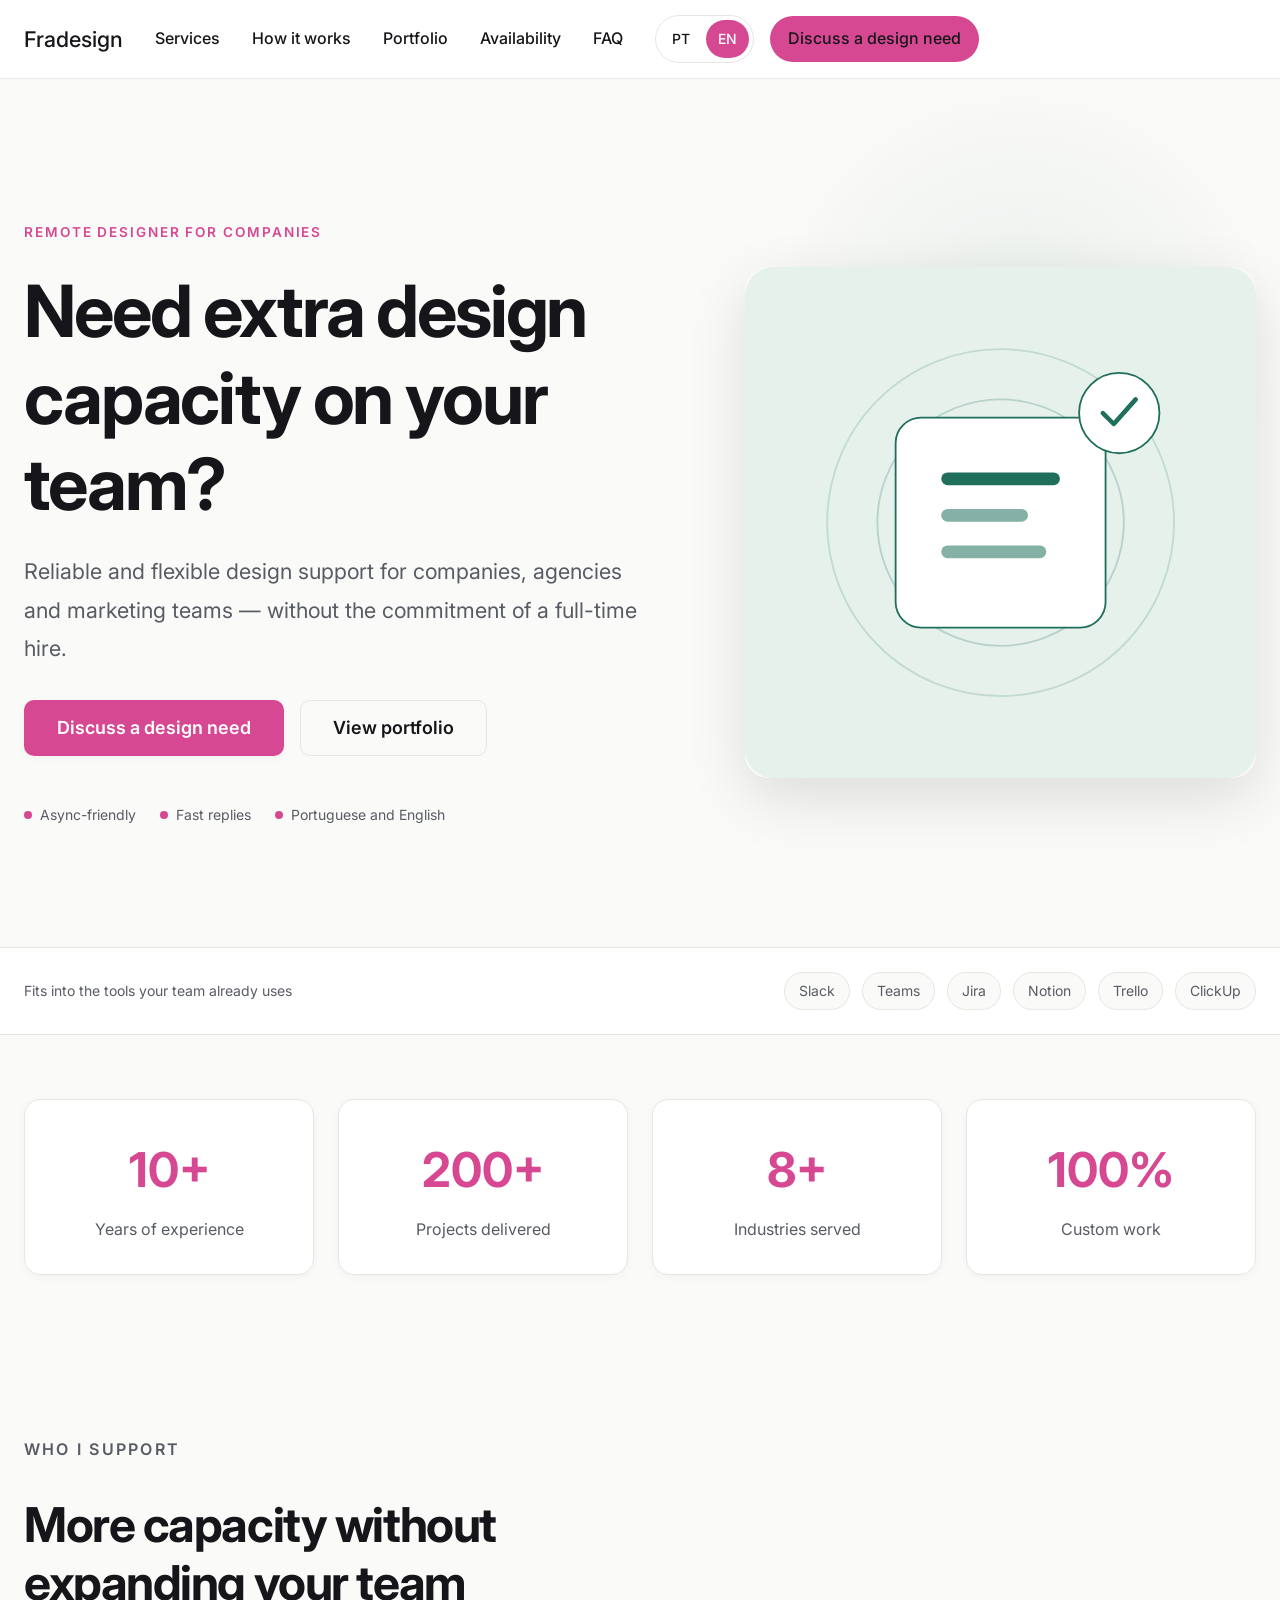
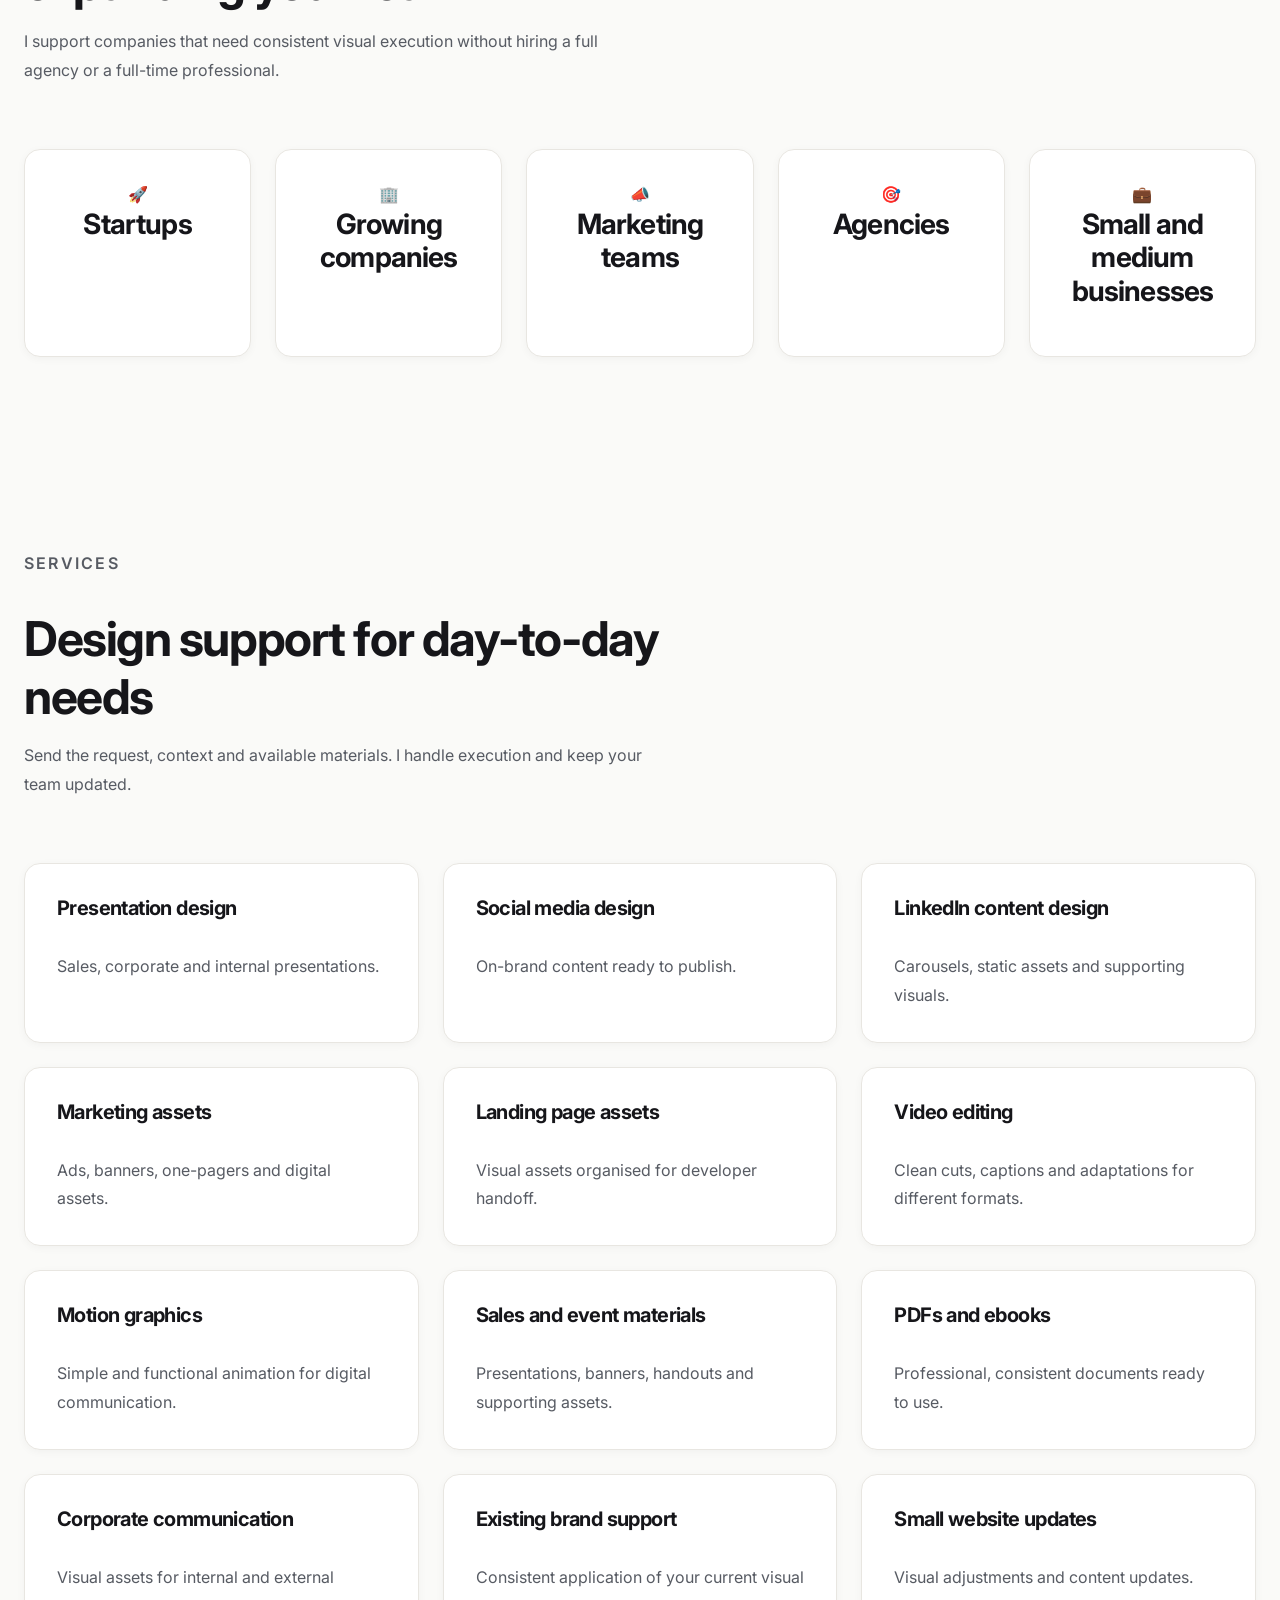
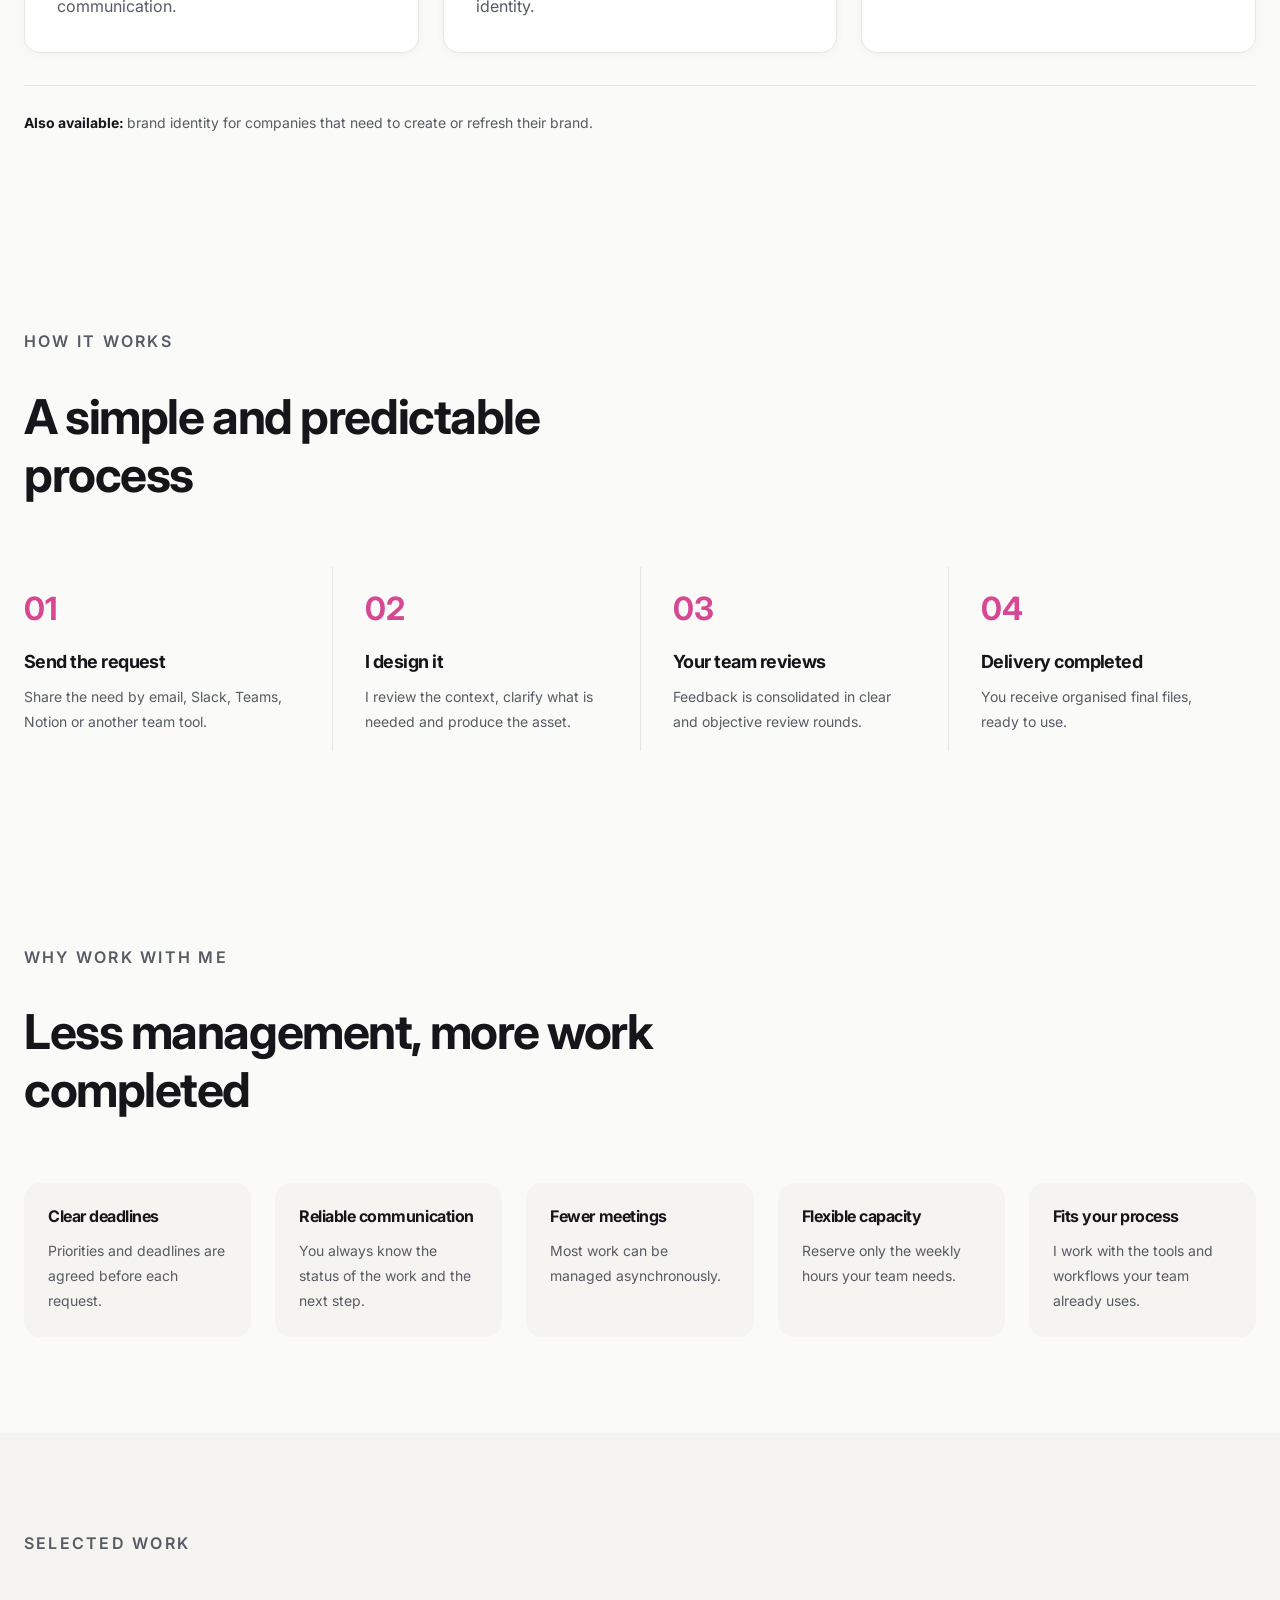
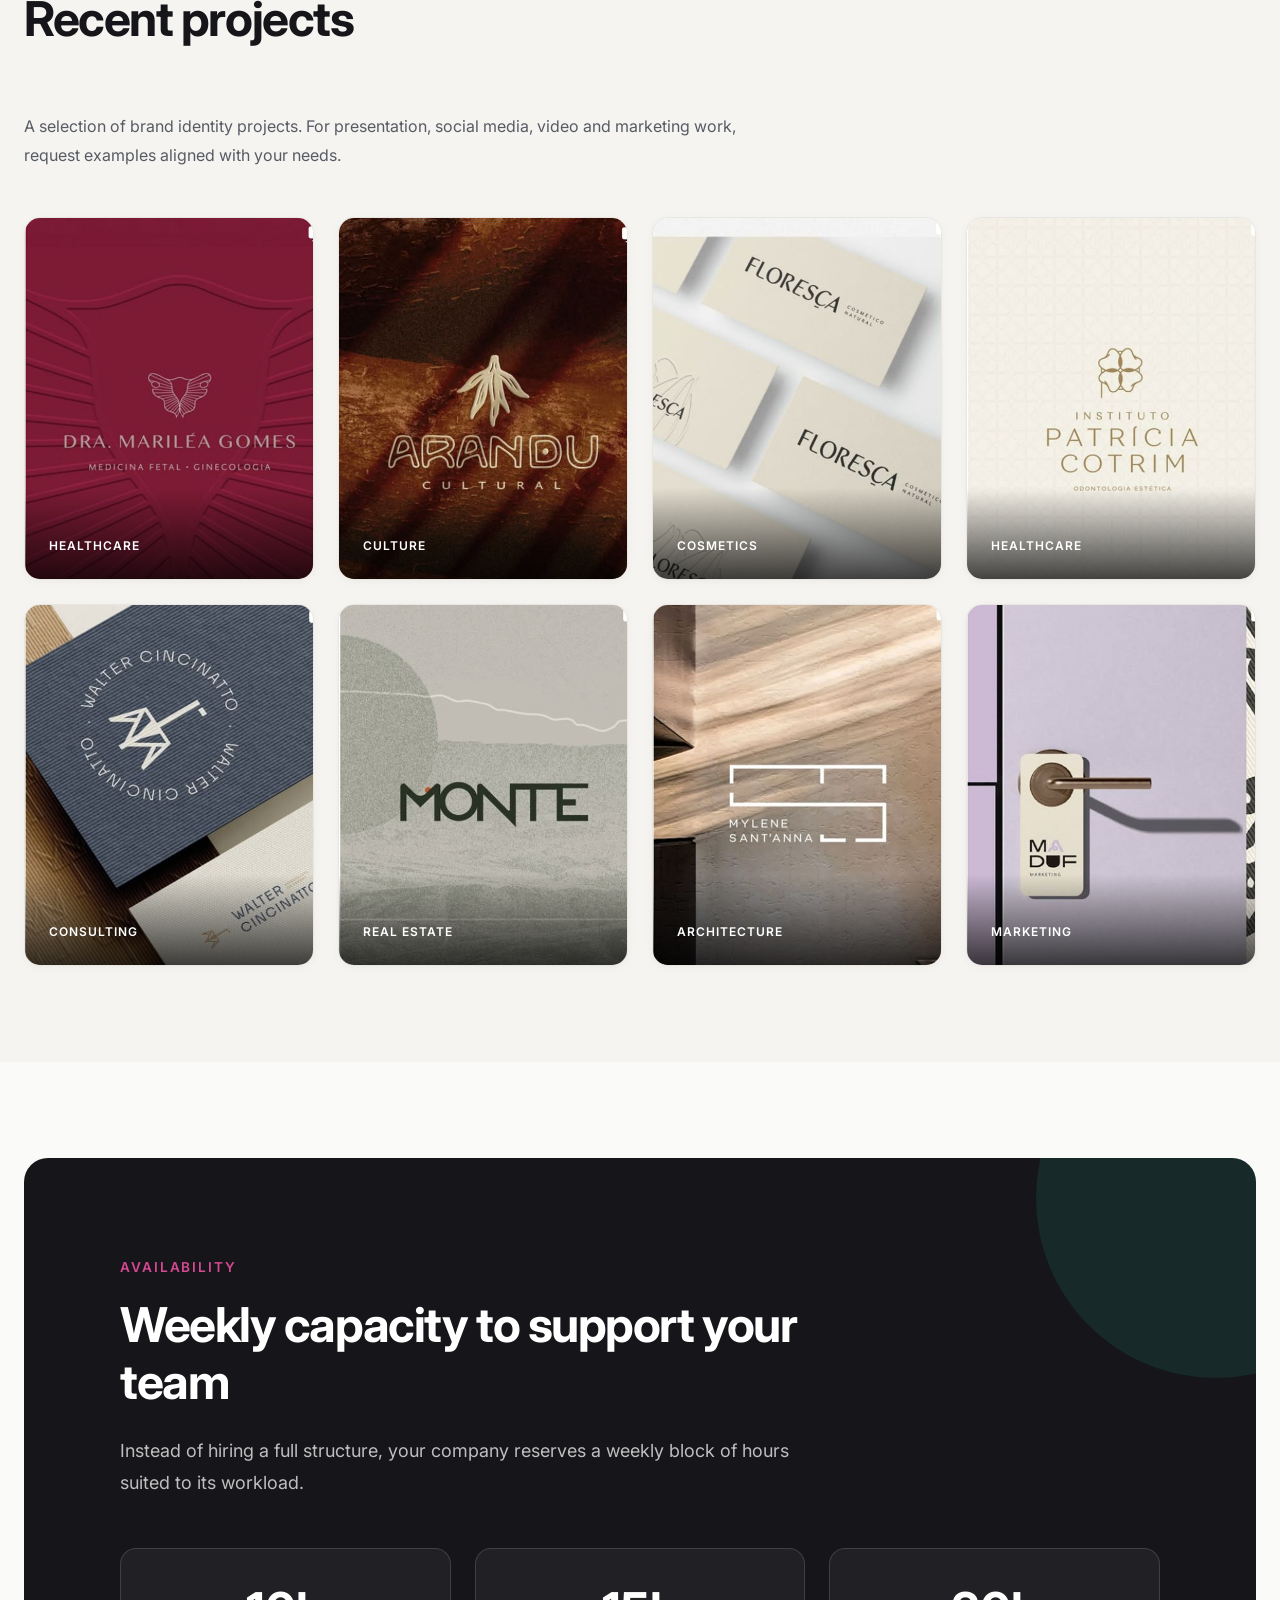
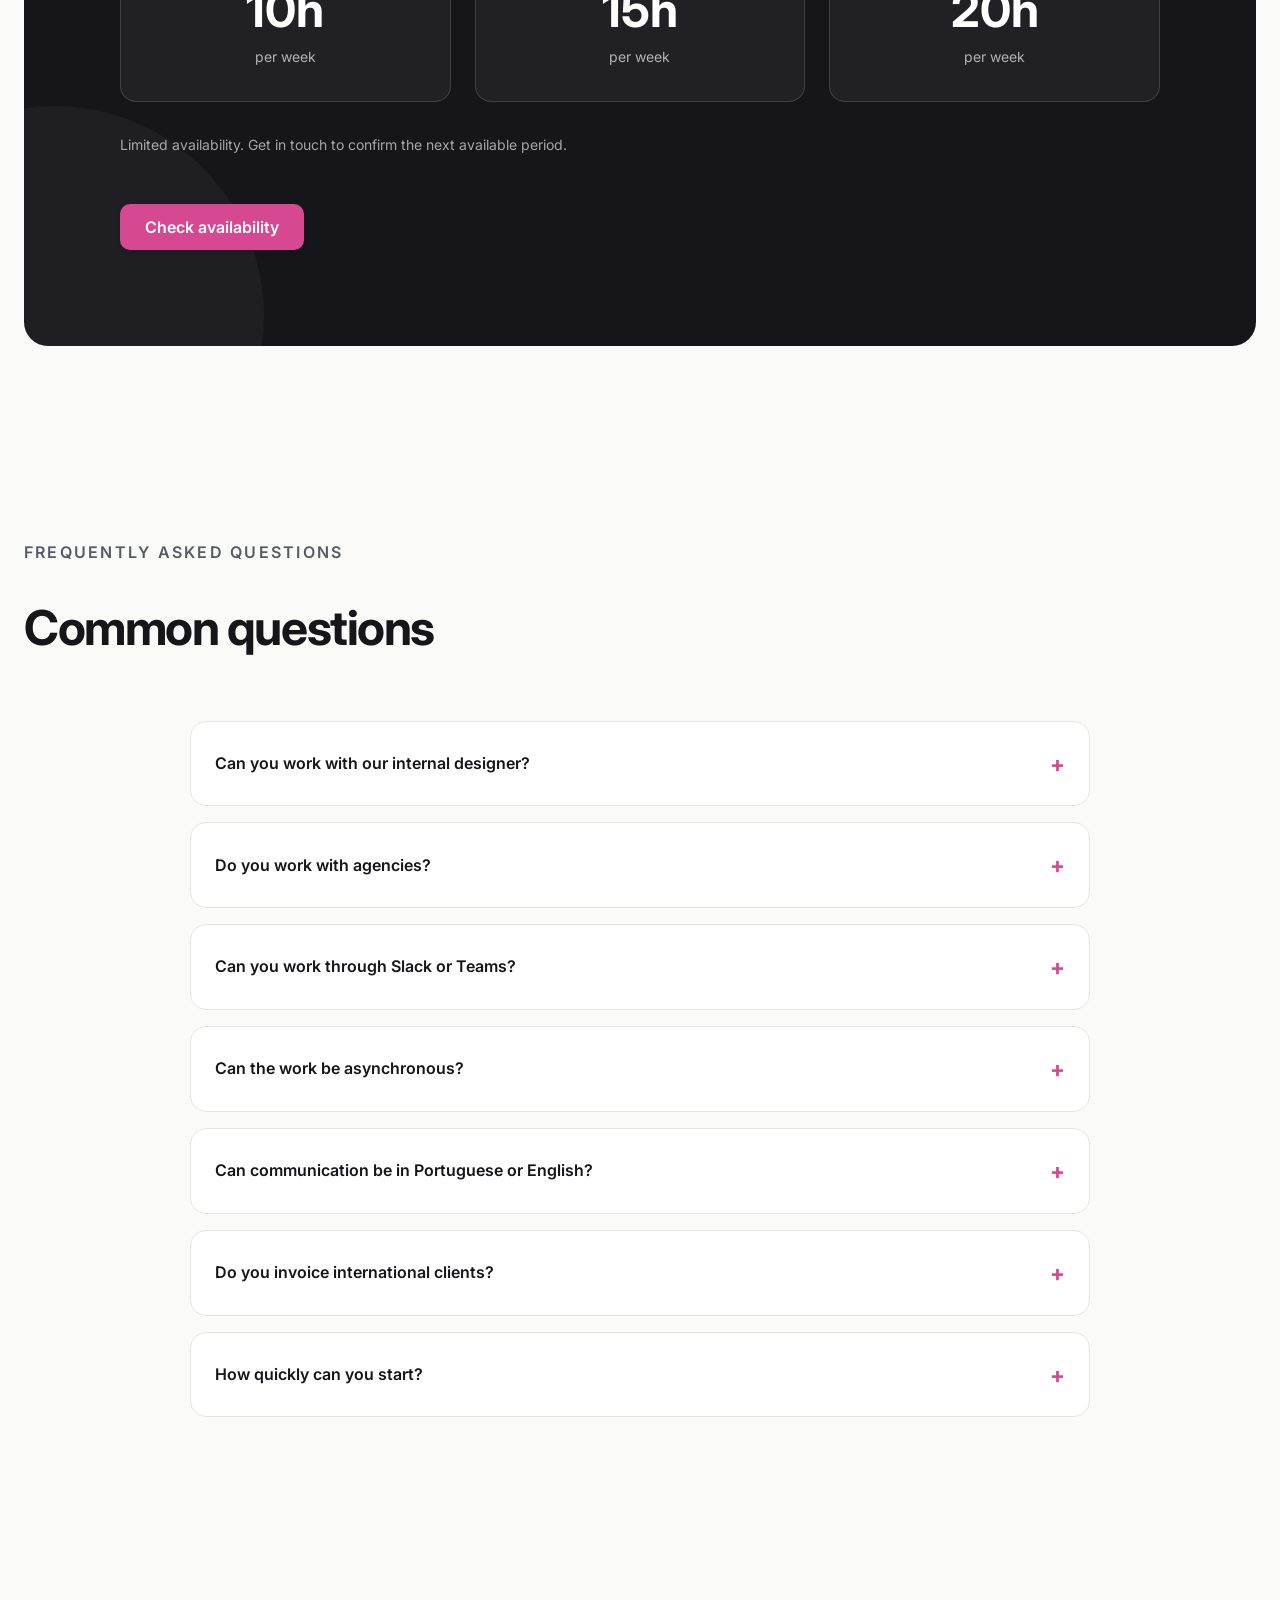
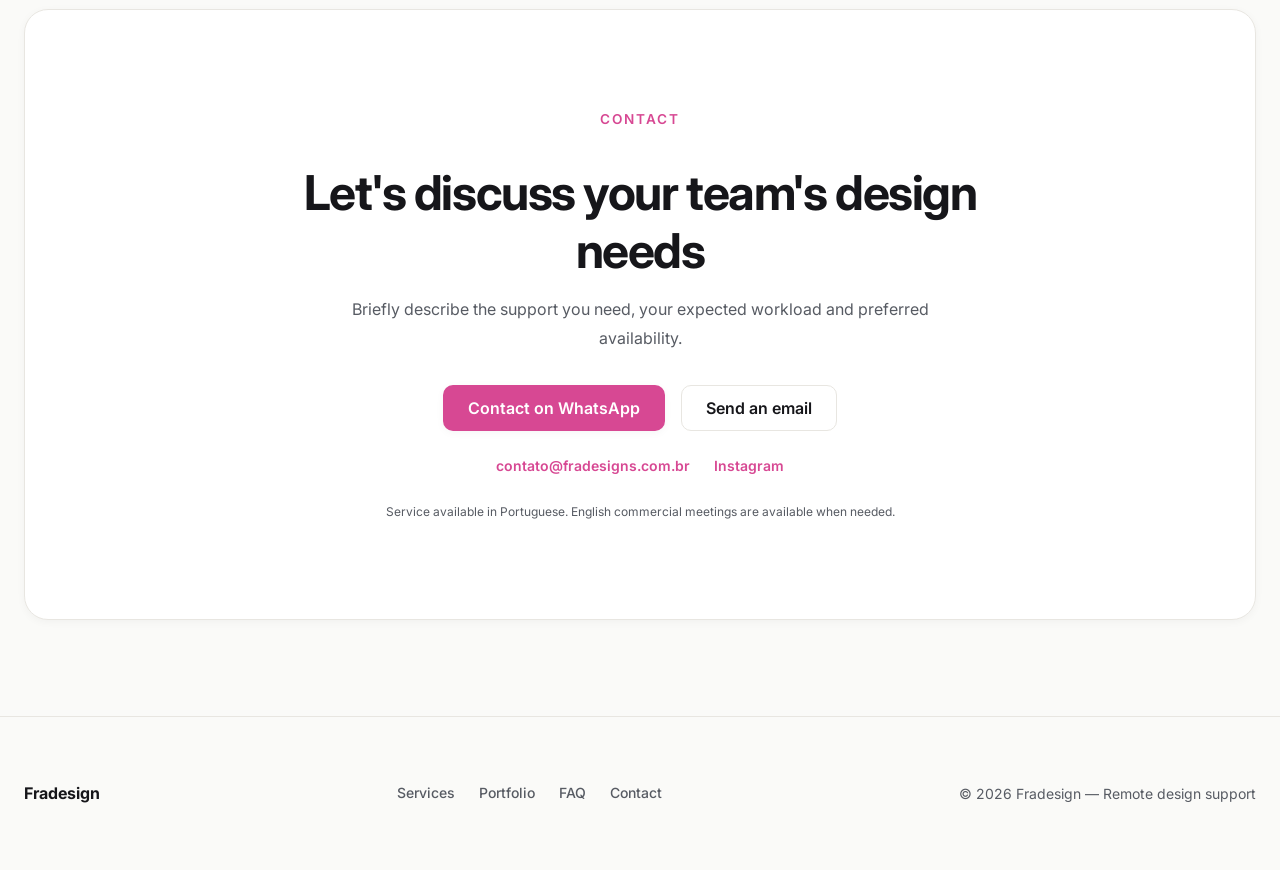
==== en.html @ 5cac47d4 "criação da páginna para pt" ====
<!DOCTYPE html>
<html lang="en">
 <head>
  <meta charset="utf-8"/>
  <meta content="width=device-width, initial-scale=1.0" name="viewport"/>
  <title>
   Ana Frade — Remote designer for companies and agencies
  </title>
  <meta content="Remote designer with more than 10 years of experience, supporting companies, agencies and marketing teams in Portugal and across Europe." name="description"/>
  <meta content="remote designer, freelance designer Europe, design support, designer for agencies, video editing, presentation design, social media design, fractional designer" name="keywords"/>
  <meta content="index, follow" name="robots"/>
  <meta content="#1f6f5c" name="theme-color"/>
  <link href="https://fradesigns.com.br/en.html" rel="canonical"/>
  <link href="https://fradesigns.com.br/pt.html" hreflang="pt-PT" rel="alternate"/>
  <link href="https://fradesigns.com.br/en.html" hreflang="en" rel="alternate"/>
  <link href="https://fradesigns.com.br/pt.html" hreflang="x-default" rel="alternate"/>
  <meta content="website" property="og:type"/>
  <meta content="Ana Frade — Remote designer for companies and agencies" property="og:title"/>
  <meta content="Reliable and flexible remote design support for companies, agencies and marketing teams." property="og:description"/>
  <meta content="https://fradesigns.com.br/en.html" property="og:url"/>
  <link href="favicon.ico" rel="icon"/>
  <link href="favicon.svg" rel="icon" type="image/svg+xml"/>
  <link href="apple-touch-icon.png" rel="apple-touch-icon"/>
  <link href="site.webmanifest" rel="manifest"/>
  <link href="https://fonts.googleapis.com" rel="preconnect"/>
  <link crossorigin="" href="https://fonts.gstatic.com" rel="preconnect"/>
  <link href="https://fonts.googleapis.com/css2?family=Inter:wght@400;500;600;700&amp;display=swap" rel="stylesheet"/>
  <link href="assets/css/variables.css" rel="stylesheet"/>
  <link href="assets/css/reset.css" rel="stylesheet"/>
  <link href="assets/css/typography.css" rel="stylesheet"/>
  <link href="assets/css/layout.css" rel="stylesheet"/>
  <link href="assets/css/buttons.css" rel="stylesheet"/>
  <link href="assets/css/cards.css" rel="stylesheet"/>
  <link href="assets/css/hero.css" rel="stylesheet"/>
  <link href="assets/css/navigation.css" rel="stylesheet"/>
  <link href="assets/css/forms.css" rel="stylesheet"/>
  <link href="assets/css/faq.css" rel="stylesheet"/>
  <link href="assets/css/portfolio.css" rel="stylesheet"/>
  <link href="assets/css/availability.css" rel="stylesheet"/>
  <link href="assets/css/footer.css" rel="stylesheet"/>
  <link href="assets/css/sections.css" rel="stylesheet"/>
  <link href="assets/css/animations.css" rel="stylesheet"/>
  <link href="assets/css/responsive.css" rel="stylesheet"/>
 </head>
 <body>
  <header class="site-header">
   <div class="container">
    <nav aria-label="Navegação principal" class="nav">
     <a aria-label="Fradesign — início" class="logo" href="#top">
      Fradesign
     </a>
     <ul>
      <li>
       <a href="#services">
        Services
       </a>
      </li>
      <li>
       <a href="#how-it-works">
        How it works
       </a>
      </li>
      <li>
       <a href="#work">
        Portfolio
       </a>
      </li>
      <li>
       <a href="#availability">
        Availability
       </a>
      </li>
      <li>
       <a href="#faq">
        FAQ
       </a>
      </li>
     </ul>
     <div class="nav-actions">
      <div aria-label="Selecionar idioma" class="lang-switch">
       <a class="lang-btn" data-lang="pt" href="pt.html">
        PT
       </a>
       <a aria-current="page" class="lang-btn active" data-lang="en" href="en.html">
        EN
       </a>
      </div>
      <a class="nav-button" href="#contact">
       Discuss a design need
      </a>
     </div>
     <button aria-controls="mobile-menu" aria-expanded="false" aria-label="Open menu" class="burger" type="button">
      ☰
     </button>
    </nav>
   </div>
   <aside aria-label="Menu móvel" class="mobile-menu" id="mobile-menu">
    <nav>
     <a href="#services">
      Services
     </a>
     <a href="#how-it-works">
      How it works
     </a>
     <a href="#work">
      Portfolio
     </a>
     <a href="#availability">
      Availability
     </a>
     <a href="#faq">
      FAQ
     </a>
     <a href="#contact">
      Contact
     </a>
    </nav>
    <div aria-label="Selecionar idioma" class="mobile-lang">
     <a class="lang-btn" data-lang="pt" href="pt.html">
      PT
     </a>
     <a aria-current="page" class="lang-btn active" data-lang="en" href="en.html">
      EN
     </a>
    </div>
   </aside>
   <div aria-hidden="true" class="mobile-overlay">
   </div>
  </header>
  <main id="top">
   <section class="hero">
    <div class="container">
     <div class="hero-content reveal">
      <p class="eyebrow">
       Remote designer for companies
      </p>
      <h1>
       Need extra design capacity on your team?
      </h1>
      <p class="lead">
       Reliable and flexible design support for companies, agencies and marketing teams — without the commitment of a full-time hire.
      </p>
      <div class="hero-ctas">
       <a class="btn btn-primary btn-lg" href="#contact">
        Discuss a design need
       </a>
       <a class="btn btn-secondary btn-lg" href="#work">
        View portfolio
       </a>
      </div>
      <div aria-label="Principais vantagens" class="trust-line">
       <span>
        Async-friendly
       </span>
       <span>
        Fast replies
       </span>
       <span>
        Portuguese and English
       </span>
      </div>
     </div>
     <div aria-hidden="true" class="hero-visual reveal">
      <div class="hero-image">
       <svg role="img" viewbox="0 0 560 560">
        <rect fill="#E6F1EC" height="560" rx="32" width="560">
        </rect>
        <circle cx="280" cy="280" fill="none" opacity=".18" r="190" stroke="#1F6F5C" stroke-width="2">
        </circle>
        <circle cx="280" cy="280" fill="none" opacity=".24" r="135" stroke="#1F6F5C" stroke-width="2">
        </circle>
        <rect fill="#FFFFFF" height="230" rx="28" stroke="#1F6F5C" stroke-width="2" width="230" x="165" y="165">
        </rect>
        <rect fill="#1F6F5C" height="14" rx="7" width="130" x="215" y="225">
        </rect>
        <rect fill="#1F6F5C" height="14" opacity=".55" rx="7" width="95" x="215" y="265">
        </rect>
        <rect fill="#1F6F5C" height="14" opacity=".55" rx="7" width="115" x="215" y="305">
        </rect>
        <circle cx="410" cy="160" fill="#FFFFFF" r="44" stroke="#1F6F5C" stroke-width="2">
        </circle>
        <path d="M392 160l12 12 24-27" fill="none" stroke="#1F6F5C" stroke-linecap="round" stroke-linejoin="round" stroke-width="5">
        </path>
       </svg>
      </div>
     </div>
    </div>
   </section>
   <div class="tools-strip">
    <div class="container">
     <p>
      Fits into the tools your team already uses
     </p>
     <div aria-label="Ferramentas suportadas" class="tool-chips">
      <span>
       Slack
      </span>
      <span>
       Teams
      </span>
      <span>
       Jira
      </span>
      <span>
       Notion
      </span>
      <span>
       Trello
      </span>
      <span>
       ClickUp
      </span>
     </div>
    </div>
   </div>
   <section aria-label="Experiência" class="trust-section">
    <div class="container">
     <div class="trust-grid stagger">
      <div class="card trust-card">
       <strong>
        10+
       </strong>
       <span>
        Years of experience
       </span>
      </div>
      <div class="card trust-card">
       <strong>
        200+
       </strong>
       <span>
        Projects delivered
       </span>
      </div>
      <div class="card trust-card">
       <strong>
        8+
       </strong>
       <span>
        Industries served
       </span>
      </div>
      <div class="card trust-card">
       <strong>
        100%
       </strong>
       <span>
        Custom work
       </span>
      </div>
     </div>
    </div>
   </section>
   <section id="who-i-help">
    <div class="container">
     <div class="section-head reveal">
      <p class="eyebrow">
       Who I support
      </p>
      <h2>
       More capacity without expanding your team
      </h2>
      <p>
       I support companies that need consistent visual execution without hiring a full agency or a full-time professional.
      </p>
     </div>
     <div class="who-grid stagger">
      <article class="card who-card">
       <div aria-hidden="true">
        🚀
       </div>
       <h3>
        Startups
       </h3>
      </article>
      <article class="card who-card">
       <div aria-hidden="true">
        🏢
       </div>
       <h3>
        Growing companies
       </h3>
      </article>
      <article class="card who-card">
       <div aria-hidden="true">
        📣
       </div>
       <h3>
        Marketing teams
       </h3>
      </article>
      <article class="card who-card">
       <div aria-hidden="true">
        🎯
       </div>
       <h3>
        Agencies
       </h3>
      </article>
      <article class="card who-card">
       <div aria-hidden="true">
        💼
       </div>
       <h3>
        Small and medium businesses
       </h3>
      </article>
     </div>
    </div>
   </section>
   <section id="services">
    <div class="container">
     <div class="section-head reveal">
      <p class="eyebrow">
       Services
      </p>
      <h2>
       Design support for day-to-day needs
      </h2>
      <p>
       Send the request, context and available materials. I handle execution and keep your team updated.
      </p>
     </div>
     <div class="services-grid stagger">
      <article class="card service-card">
       <h3>
        Presentation design
       </h3>
       <p>
        Sales, corporate and internal presentations.
       </p>
      </article>
      <article class="card service-card">
       <h3>
        Social media design
       </h3>
       <p>
        On-brand content ready to publish.
       </p>
      </article>
      <article class="card service-card">
       <h3>
        LinkedIn content design
       </h3>
       <p>
        Carousels, static assets and supporting visuals.
       </p>
      </article>
      <article class="card service-card">
       <h3>
        Marketing assets
       </h3>
       <p>
        Ads, banners, one-pagers and digital assets.
       </p>
      </article>
      <article class="card service-card">
       <h3>
        Landing page assets
       </h3>
       <p>
        Visual assets organised for developer handoff.
       </p>
      </article>
      <article class="card service-card">
       <h3>
        Video editing
       </h3>
       <p>
        Clean cuts, captions and adaptations for different formats.
       </p>
      </article>
      <article class="card service-card">
       <h3>
        Motion graphics
       </h3>
       <p>
        Simple and functional animation for digital communication.
       </p>
      </article>
      <article class="card service-card">
       <h3>
        Sales and event materials
       </h3>
       <p>
        Presentations, banners, handouts and supporting assets.
       </p>
      </article>
      <article class="card service-card">
       <h3>
        PDFs and ebooks
       </h3>
       <p>
        Professional, consistent documents ready to use.
       </p>
      </article>
      <article class="card service-card">
       <h3>
        Corporate communication
       </h3>
       <p>
        Visual assets for internal and external communication.
       </p>
      </article>
      <article class="card service-card">
       <h3>
        Existing brand support
       </h3>
       <p>
        Consistent application of your current visual identity.
       </p>
      </article>
      <article class="card service-card">
       <h3>
        Small website updates
       </h3>
       <p>
        Visual adjustments and content updates.
       </p>
      </article>
     </div>
     <p class="services-note reveal">
      <strong>
       Also available:
      </strong>
      brand identity for companies that need to create or refresh their brand.
     </p>
    </div>
   </section>
   <section id="how-it-works">
    <div class="container">
     <div class="section-head reveal">
      <p class="eyebrow">
       How it works
      </p>
      <h2>
       A simple and predictable process
      </h2>
     </div>
     <div class="steps reveal">
      <article class="step">
       <span class="step-num">
        01
       </span>
       <h3>
        Send the request
       </h3>
       <p>
        Share the need by email, Slack, Teams, Notion or another team tool.
       </p>
      </article>
      <article class="step">
       <span class="step-num">
        02
       </span>
       <h3>
        I design it
       </h3>
       <p>
        I review the context, clarify what is needed and produce the asset.
       </p>
      </article>
      <article class="step">
       <span class="step-num">
        03
       </span>
       <h3>
        Your team reviews
       </h3>
       <p>
        Feedback is consolidated in clear and objective review rounds.
       </p>
      </article>
      <article class="step">
       <span class="step-num">
        04
       </span>
       <h3>
        Delivery completed
       </h3>
       <p>
        You receive organised final files, ready to use.
       </p>
      </article>
     </div>
    </div>
   </section>
   <section id="why">
    <div class="container">
     <div class="section-head reveal">
      <p class="eyebrow">
       Why work with me
      </p>
      <h2>
       Less management, more work completed
      </h2>
     </div>
     <div class="why-grid stagger">
      <article class="why-card">
       <h3>
        Clear deadlines
       </h3>
       <p>
        Priorities and deadlines are agreed before each request.
       </p>
      </article>
      <article class="why-card">
       <h3>
        Reliable communication
       </h3>
       <p>
        You always know the status of the work and the next step.
       </p>
      </article>
      <article class="why-card">
       <h3>
        Fewer meetings
       </h3>
       <p>
        Most work can be managed asynchronously.
       </p>
      </article>
      <article class="why-card">
       <h3>
        Flexible capacity
       </h3>
       <p>
        Reserve only the weekly hours your team needs.
       </p>
      </article>
      <article class="why-card">
       <h3>
        Fits your process
       </h3>
       <p>
        I work with the tools and workflows your team already uses.
       </p>
      </article>
     </div>
    </div>
   </section>
   <section class="work-section" id="work">
    <div class="container">
     <div class="section-head reveal">
      <p class="eyebrow">
       Selected work
      </p>
      <h2>
       Recent projects
      </h2>
     </div>
     <p class="work-note reveal">
      A selection of brand identity projects. For presentation, social media, video and marketing work, request examples aligned with your needs.
     </p>
     <div class="work-grid">
      <figure class="work-item reveal" data-category="saúde">
       <img alt="Identidade visual para consultório médico" decoding="async" loading="lazy" src="[data-uri]"/>
       <figcaption>
        Healthcare
       </figcaption>
      </figure>
      <figure class="work-item reveal" data-category="cultura">
       <img alt="Identidade visual para projeto cultural" decoding="async" loading="lazy" src="[data-uri]"/>
       <figcaption>
        Culture
       </figcaption>
      </figure>
      <figure class="work-item reveal" data-category="cosmética">
       <img alt="Identidade visual para marca de cosmética" decoding="async" loading="lazy" src="[data-uri]"/>
       <figcaption>
        Cosmetics
       </figcaption>
      </figure>
      <figure class="work-item reveal" data-category="saúde">
       <img alt="Identidade visual para clínica odontológica" decoding="async" loading="lazy" src="[data-uri]"/>
       <figcaption>
        Healthcare
       </figcaption>
      </figure>
      <figure class="work-item reveal" data-category="consultoria">
       <img alt="Identidade visual para consultoria" decoding="async" loading="lazy" src="[data-uri]"/>
       <figcaption>
        Consulting
       </figcaption>
      </figure>
      <figure class="work-item reveal" data-category="imobiliário">
       <img alt="Identidade visual para empreendimento imobiliário" decoding="async" loading="lazy" src="[data-uri]"/>
       <figcaption>
        Real estate
       </figcaption>
      </figure>
      <figure class="work-item reveal" data-category="arquitetura">
       <img alt="Identidade visual para profissional de arquitetura" decoding="async" loading="lazy" src="[data-uri]"/>
       <figcaption>
        Architecture
       </figcaption>
      </figure>
      <figure class="work-item reveal" data-category="marketing">
       <img alt="Identidade visual para empresa de marketing" decoding="async" loading="lazy" src="[data-uri]"/>
       <figcaption>
        Marketing
       </figcaption>
      </figure>
     </div>
    </div>
   </section>
   <section id="availability">
    <div class="container">
     <div class="avail reveal">
      <p class="eyebrow">
       Availability
      </p>
      <h2>
       Weekly capacity to support your team
      </h2>
      <p class="sub">
       Instead of hiring a full structure, your company reserves a weekly block of hours suited to its workload.
      </p>
      <div class="avail-grid">
       <article class="avail-card">
        <strong>
         10h
        </strong>
        <span>
         per week
        </span>
       </article>
       <article class="avail-card">
        <strong>
         15h
        </strong>
        <span>
         per week
        </span>
       </article>
       <article class="avail-card">
        <strong>
         20h
        </strong>
        <span>
         per week
        </span>
       </article>
      </div>
      <p class="avail-note">
       Limited availability. Get in touch to confirm the next available period.
      </p>
      <div class="avail-actions">
       <a class="btn btn-primary" href="#contact">
        Check availability
       </a>
      </div>
     </div>
    </div>
   </section>
   <section id="faq">
    <div class="container">
     <div class="section-head reveal">
      <p class="eyebrow">
       Frequently asked questions
      </p>
      <h2>
       Common questions
      </h2>
     </div>
     <div class="faq reveal">
      <div class="faq-list">
       <article class="faq-item">
        <details>
         <summary>
          Can you work with our internal designer?
         </summary>
         <div class="faq-answer">
          <p>
           Yes. I can support your existing designer or marketing team by handling workload peaks and specific deliverables.
          </p>
         </div>
        </details>
       </article>
       <article class="faq-item">
        <details>
         <summary>
          Do you work with agencies?
         </summary>
         <div class="faq-answer">
          <p>
           Yes. I can work as a production partner or white-label designer, following the agency's processes and confidentiality requirements.
          </p>
         </div>
        </details>
       </article>
       <article class="faq-item">
        <details>
         <summary>
          Can you work through Slack or Teams?
         </summary>
         <div class="faq-answer">
          <p>
           Yes. I adapt to the tools your team already uses, including Slack, Teams, Jira, Notion, Trello and ClickUp.
          </p>
         </div>
        </details>
       </article>
       <article class="faq-item">
        <details>
         <summary>
          Can the work be asynchronous?
         </summary>
         <div class="faq-answer">
          <p>
           Yes. Most delivery can happen asynchronously, with clear updates and meetings only when necessary.
          </p>
         </div>
        </details>
       </article>
       <article class="faq-item">
        <details>
         <summary>
          Can communication be in Portuguese or English?
         </summary>
         <div class="faq-answer">
          <p>
           Yes. Day-to-day communication can be in Portuguese. English meetings and commercial discussions are supported by my business partner.
          </p>
         </div>
        </details>
       </article>
       <article class="faq-item">
        <details>
         <summary>
          Do you invoice international clients?
         </summary>
         <div class="faq-answer">
          <p>
           Yes. Fradesign can invoice international clients and align the administrative process before work begins.
          </p>
         </div>
        </details>
       </article>
       <article class="faq-item">
        <details>
         <summary>
          How quickly can you start?
         </summary>
         <div class="faq-answer">
          <p>
           It depends on currently reserved capacity. Get in touch to confirm availability and a possible start date.
          </p>
         </div>
        </details>
       </article>
      </div>
     </div>
    </div>
   </section>
   <section id="contact">
    <div class="container">
     <div class="contact reveal">
      <p class="eyebrow">
       Contact
      </p>
      <h2>
       Let's discuss your team's design needs
      </h2>
      <p class="sub">
       Briefly describe the support you need, your expected workload and preferred availability.
      </p>
      <div class="contact-ctas">
<a
    href="https://wa.me/5531998919609?text=Hello!%20I'd%20like%20to%20discuss%20your%20availability%20to%20support%20our%20team%20on%20a%20design%20project."
    class="btn btn-primary"
    target="_blank"
    rel="noopener noreferrer"
>
    Contact on WhatsApp
</a>
       <a class="btn btn-secondary" href="mailto:contato@fradesigns.com.br">
        Send an email
       </a>
      </div>
      <div class="contact-links">
       <a href="mailto:contato@fradesigns.com.br">
        contato@fradesigns.com.br
       </a>
       <a href="https://www.instagram.com/_fradesign/" rel="noopener noreferrer" target="_blank">
        Instagram
       </a>
      </div>
      <p class="contact-note">
       Service available in Portuguese. English commercial meetings are available when needed.
      </p>
     </div>
    </div>
   </section>
  </main>
  <footer class="site-footer">
   <div class="container">
    <a class="footer-brand" href="#top">
     Fradesign
    </a>
    <nav aria-label="Navegação do rodapé" class="footer-links">
     <a href="#services">
      Services
     </a>
     <a href="#work">
      Portfolio
     </a>
     <a href="#faq">
      FAQ
     </a>
     <a href="#contact">
      Contact
     </a>
    </nav>
    <p class="footer-copy">
     ©
     <span data-current-year="">
      2026
     </span>
     Fradesign — Remote design support
    </p>
   </div>
  </footer>
  <script defer="" src="assets/js/app.js">
  </script>
  <script defer="" src="assets/js/language.js">
  </script>
  <script defer="" src="assets/js/navigation.js">
  </script>
  <script defer="" src="assets/js/animations.js">
  </script>
  <script defer="" src="assets/js/portfolio.js">
  </script>
  <script defer="" src="assets/js/forms.js">
  </script>
 </body>
</html>
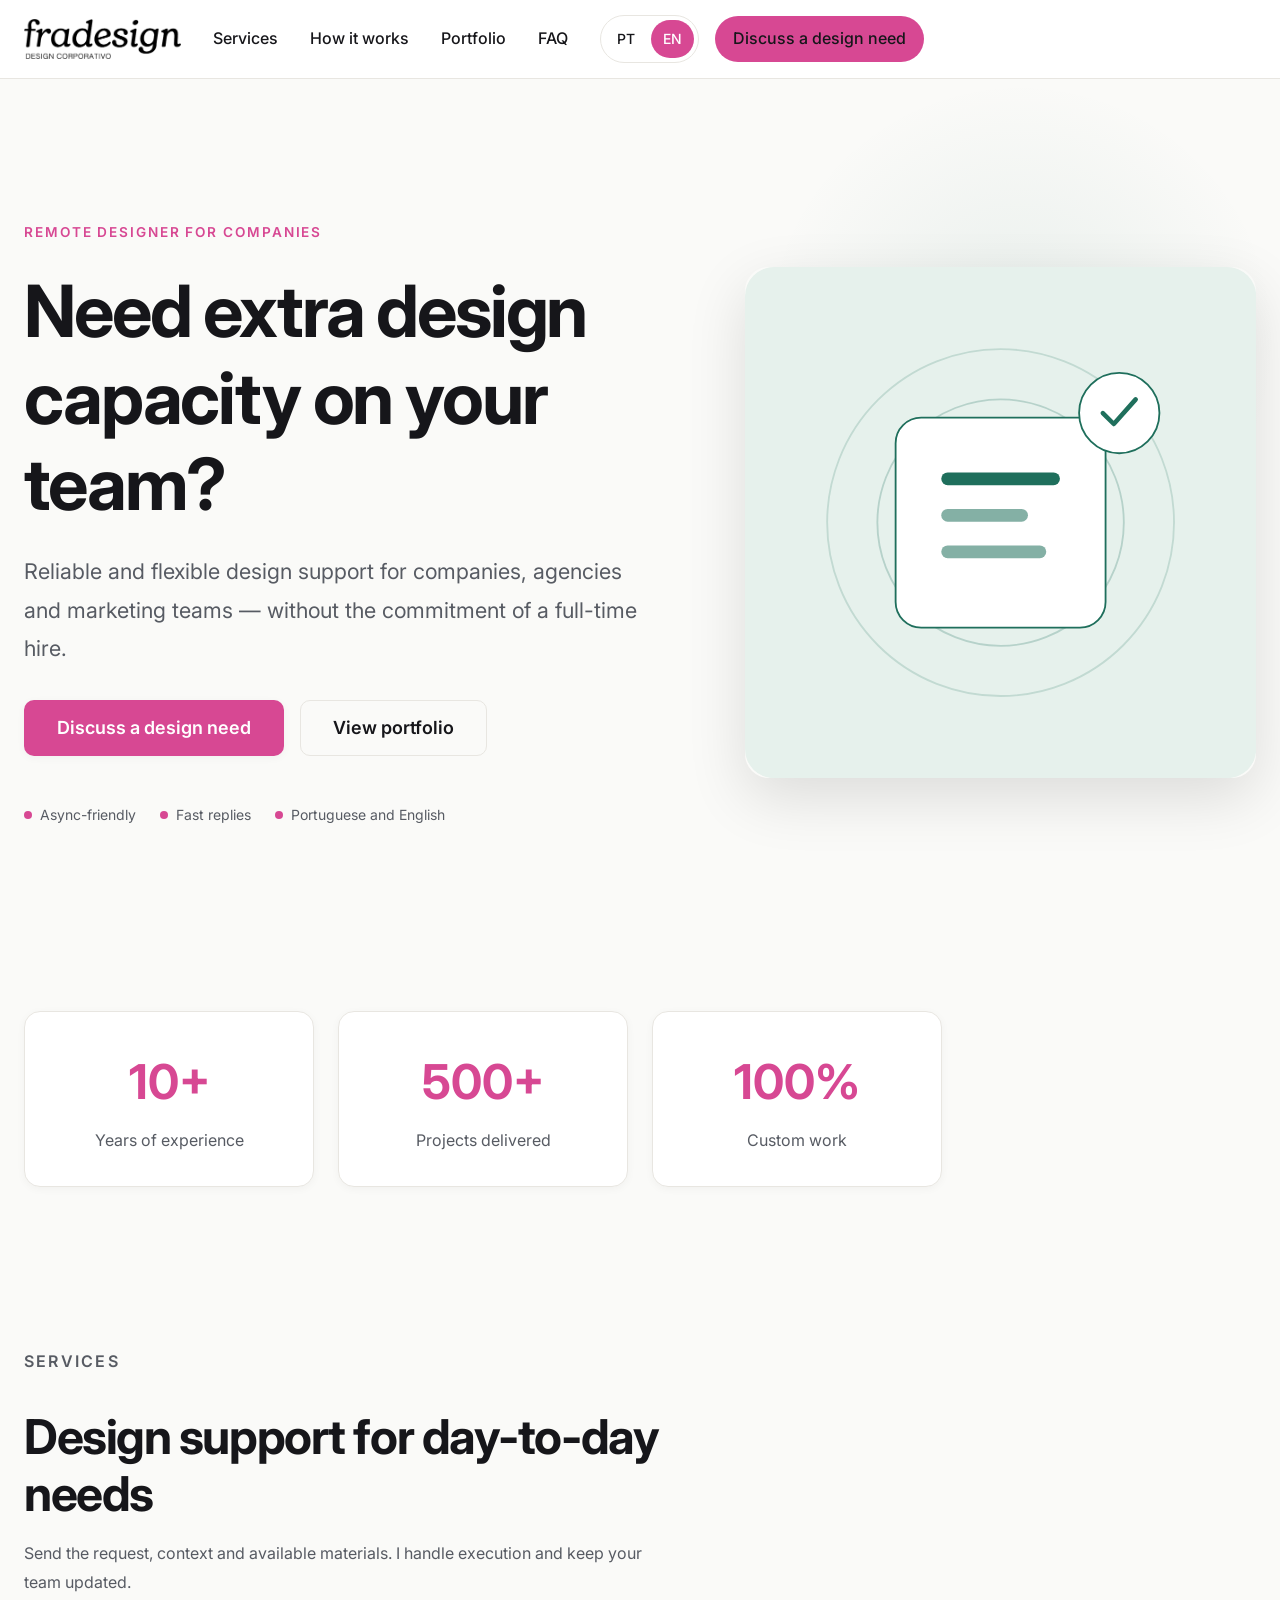
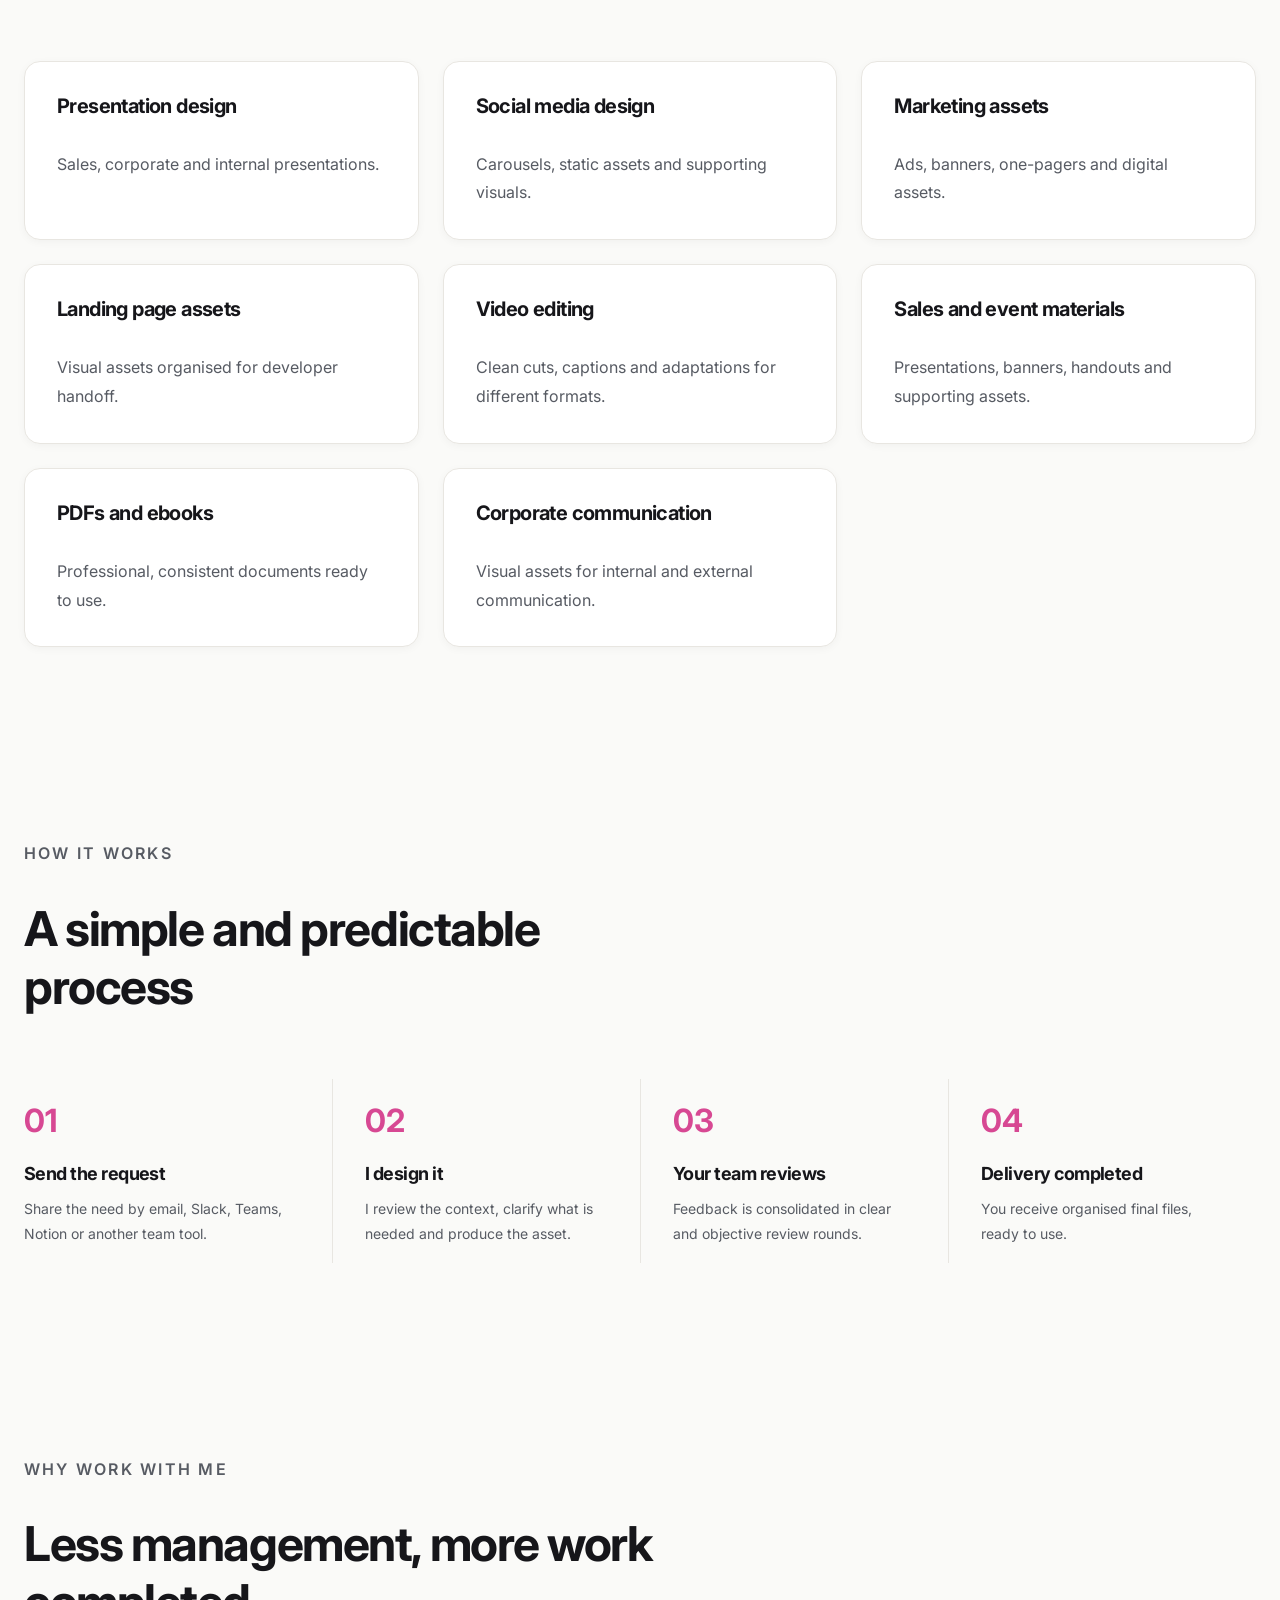
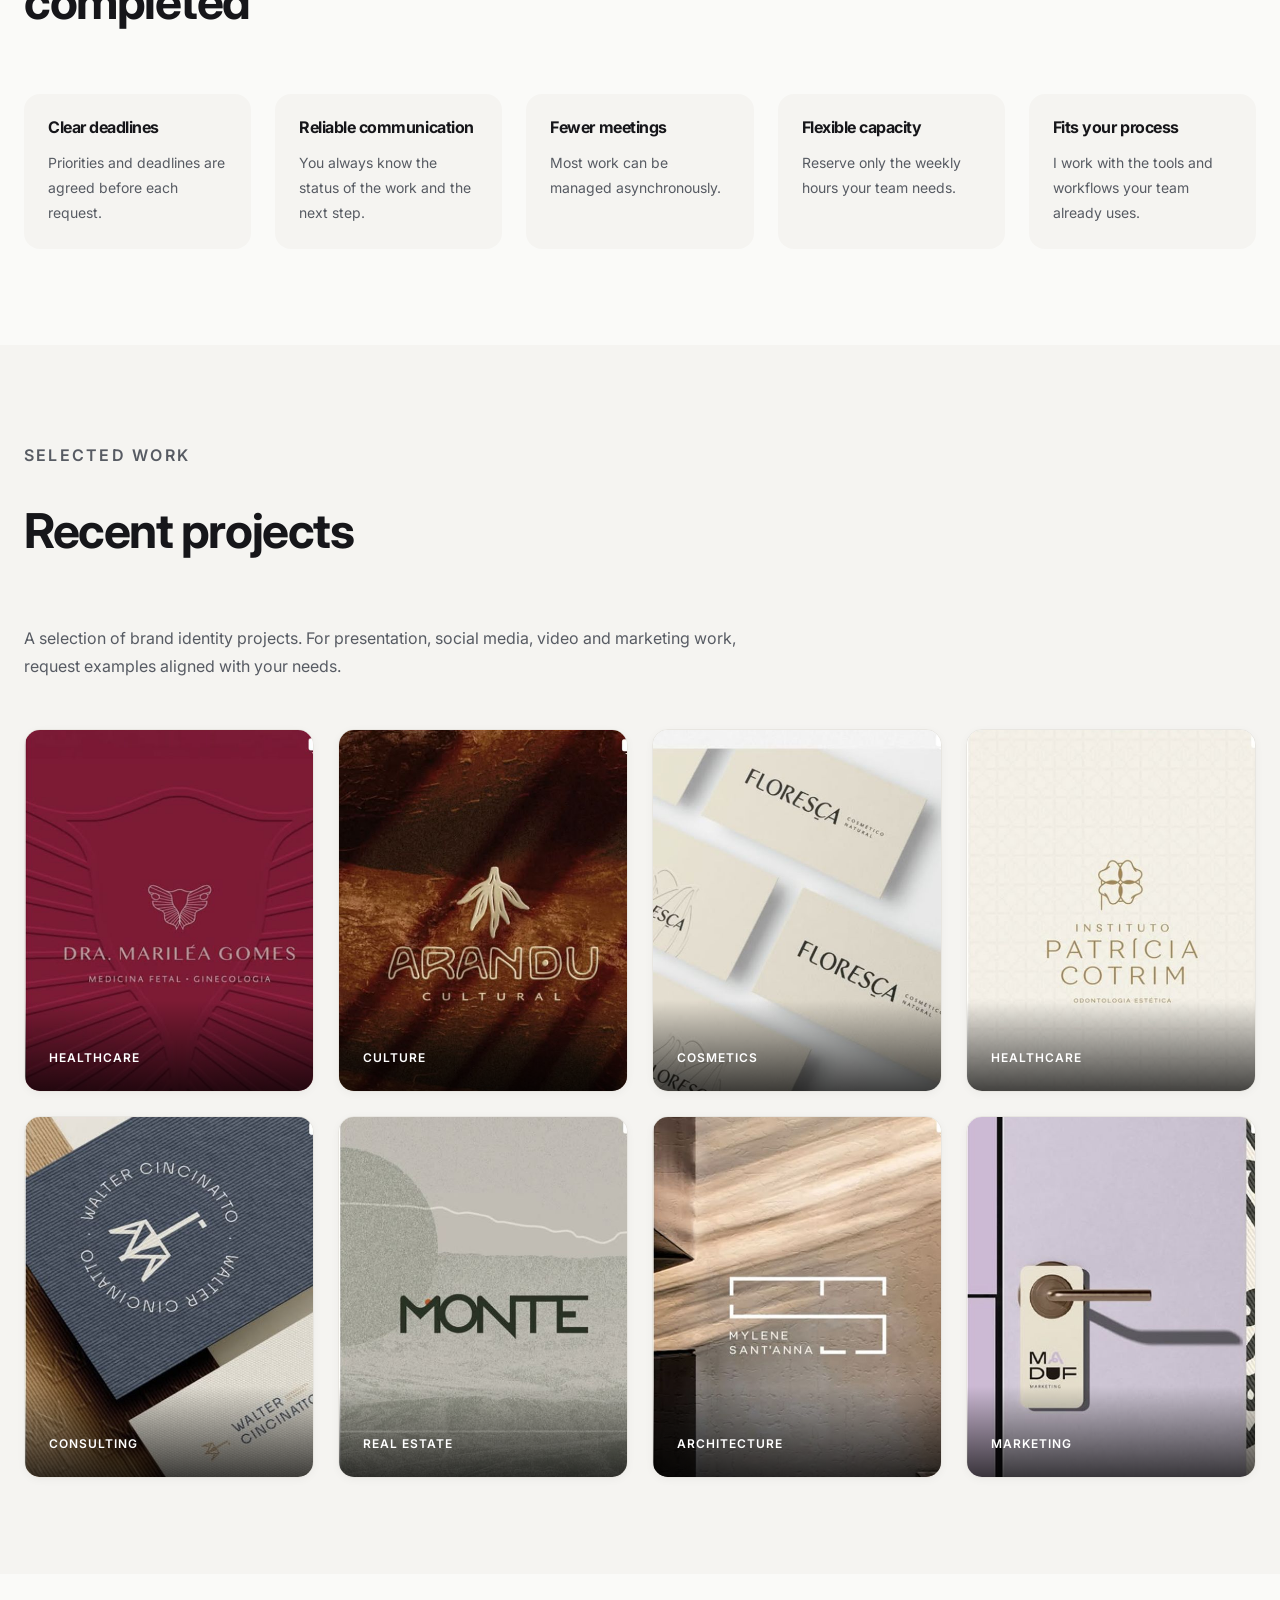
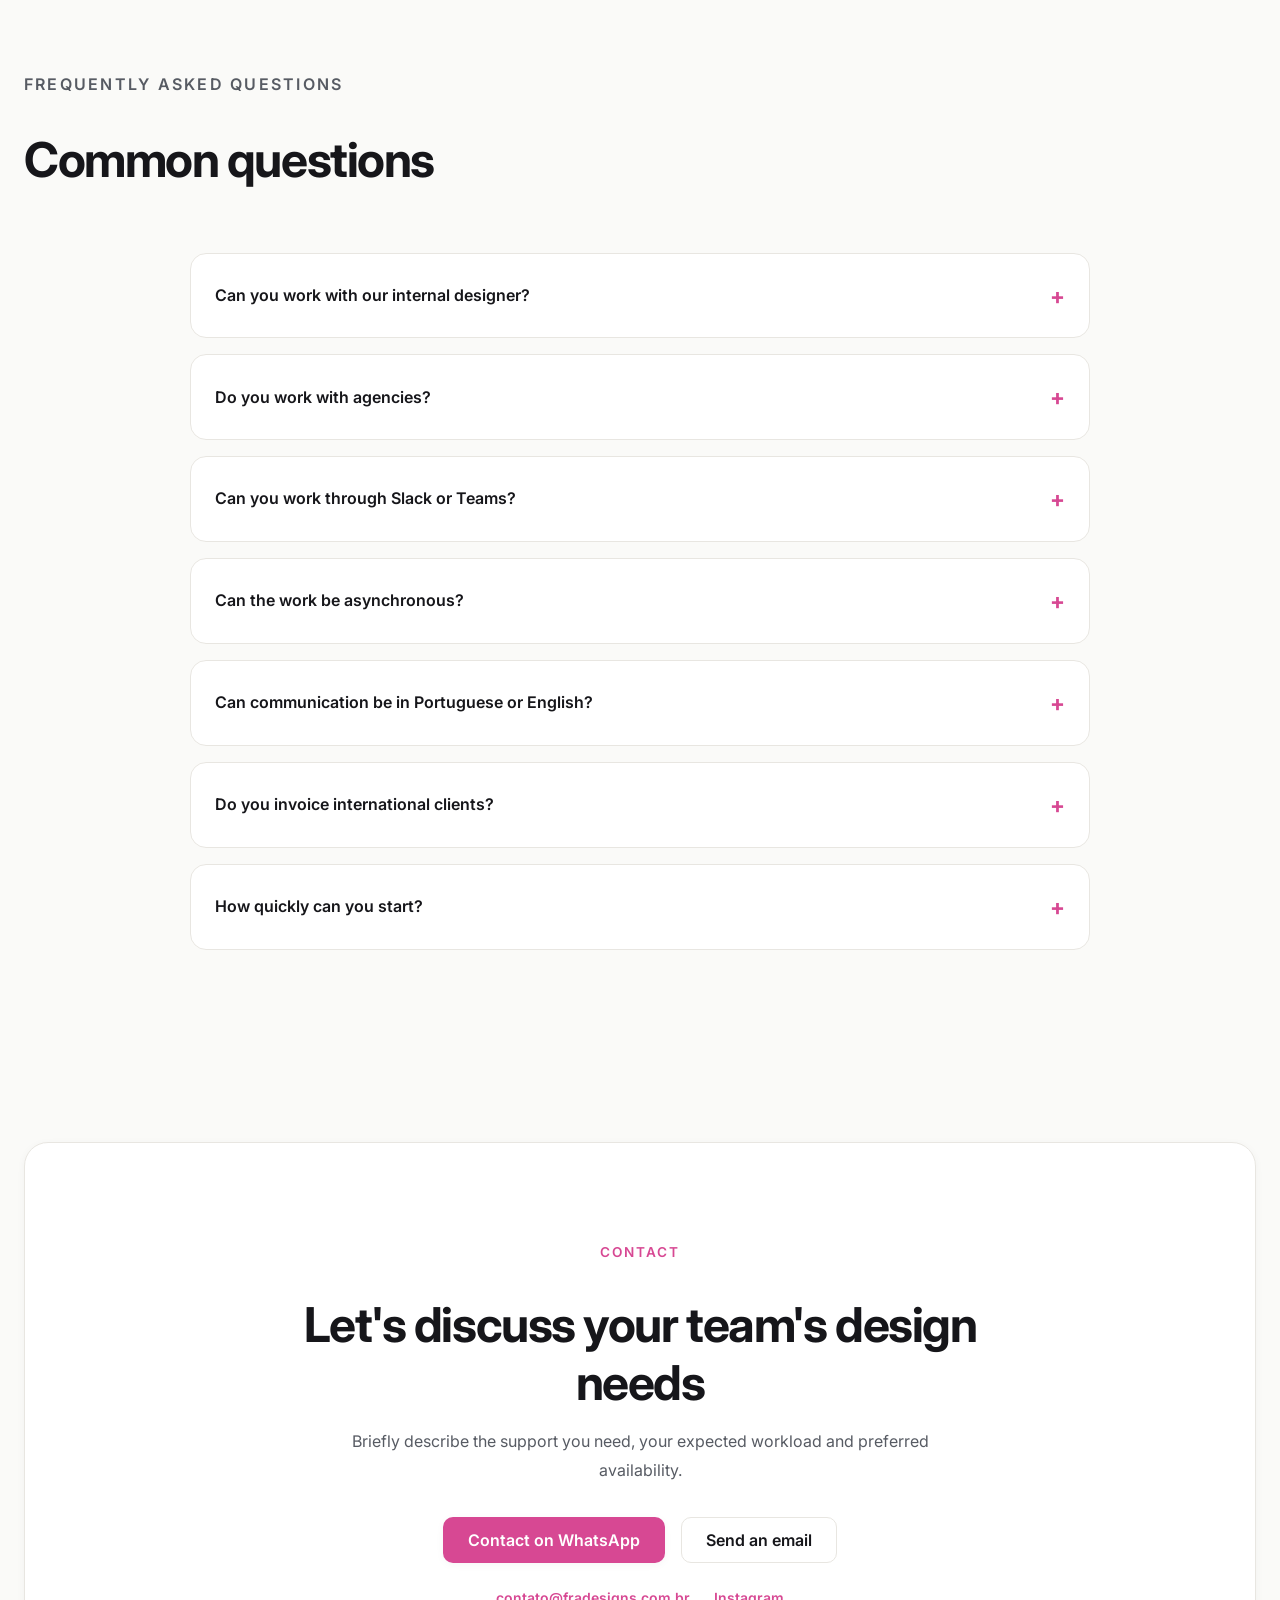
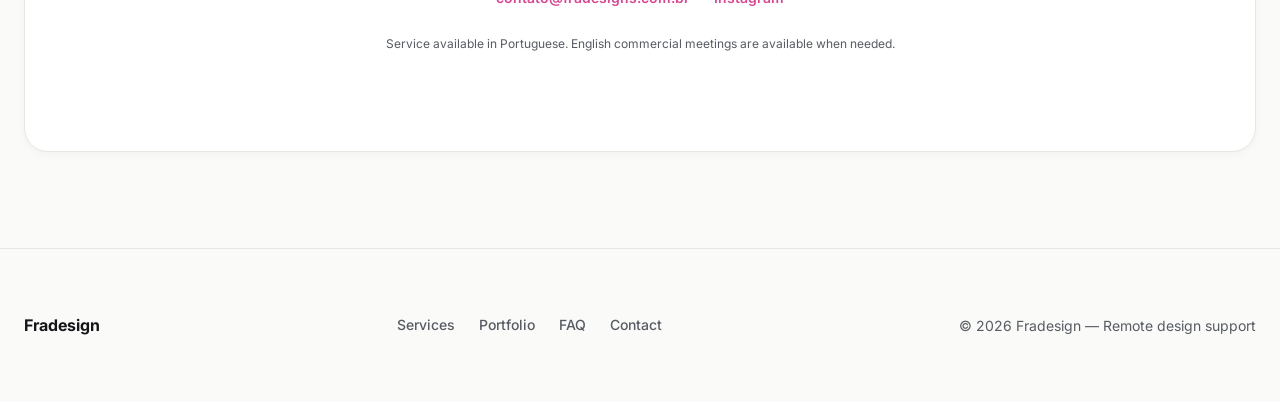
==== commit da403b30: "Ajustes de html" ====
--- a/en.html
+++ b/en.html
@@ -46,9 +46,8 @@
   <header class="site-header">
    <div class="container">
     <nav aria-label="Navegação principal" class="nav">
-     <a aria-label="Fradesign — início" class="logo" href="#top">
-      Fradesign
-     </a>
+       <a href="#top" class="logo" aria-label="Fradesign — início"><img src="[data-uri]" alt="Fradesign - Design Corporativo"></a>
+
      <ul>
       <li>
        <a href="#services">
@@ -63,11 +62,6 @@
       <li>
        <a href="#work">
         Portfolio
-       </a>
-      </li>
-      <li>
-       <a href="#availability">
-        Availability
        </a>
       </li>
       <li>
@@ -104,9 +98,6 @@
      </a>
      <a href="#work">
       Portfolio
-     </a>
-     <a href="#availability">
-      Availability
      </a>
      <a href="#faq">
       FAQ
@@ -186,33 +177,7 @@
      </div>
     </div>
    </section>
-   <div class="tools-strip">
-    <div class="container">
-     <p>
-      Fits into the tools your team already uses
-     </p>
-     <div aria-label="Ferramentas suportadas" class="tool-chips">
-      <span>
-       Slack
-      </span>
-      <span>
-       Teams
-      </span>
-      <span>
-       Jira
-      </span>
-      <span>
-       Notion
-      </span>
-      <span>
-       Trello
-      </span>
-      <span>
-       ClickUp
-      </span>
-     </div>
-    </div>
-   </div>
+
    <section aria-label="Experiência" class="trust-section">
     <div class="container">
      <div class="trust-grid stagger">
@@ -226,18 +191,10 @@
       </div>
       <div class="card trust-card">
        <strong>
-        200+
+        500+
        </strong>
        <span>
         Projects delivered
-       </span>
-      </div>
-      <div class="card trust-card">
-       <strong>
-        8+
-       </strong>
-       <span>
-        Industries served
        </span>
       </div>
       <div class="card trust-card">
@@ -251,63 +208,7 @@
      </div>
     </div>
    </section>
-   <section id="who-i-help">
-    <div class="container">
-     <div class="section-head reveal">
-      <p class="eyebrow">
-       Who I support
-      </p>
-      <h2>
-       More capacity without expanding your team
-      </h2>
-      <p>
-       I support companies that need consistent visual execution without hiring a full agency or a full-time professional.
-      </p>
-     </div>
-     <div class="who-grid stagger">
-      <article class="card who-card">
-       <div aria-hidden="true">
-        🚀
-       </div>
-       <h3>
-        Startups
-       </h3>
-      </article>
-      <article class="card who-card">
-       <div aria-hidden="true">
-        🏢
-       </div>
-       <h3>
-        Growing companies
-       </h3>
-      </article>
-      <article class="card who-card">
-       <div aria-hidden="true">
-        📣
-       </div>
-       <h3>
-        Marketing teams
-       </h3>
-      </article>
-      <article class="card who-card">
-       <div aria-hidden="true">
-        🎯
-       </div>
-       <h3>
-        Agencies
-       </h3>
-      </article>
-      <article class="card who-card">
-       <div aria-hidden="true">
-        💼
-       </div>
-       <h3>
-        Small and medium businesses
-       </h3>
-      </article>
-     </div>
-    </div>
-   </section>
+   
    <section id="services">
     <div class="container">
      <div class="section-head reveal">
@@ -335,17 +236,10 @@
         Social media design
        </h3>
        <p>
-        On-brand content ready to publish.
-       </p>
-      </article>
-      <article class="card service-card">
-       <h3>
-        LinkedIn content design
-       </h3>
-       <p>
         Carousels, static assets and supporting visuals.
        </p>
       </article>
+
       <article class="card service-card">
        <h3>
         Marketing assets
@@ -370,14 +264,7 @@
         Clean cuts, captions and adaptations for different formats.
        </p>
       </article>
-      <article class="card service-card">
-       <h3>
-        Motion graphics
-       </h3>
-       <p>
-        Simple and functional animation for digital communication.
-       </p>
-      </article>
+ 
       <article class="card service-card">
        <h3>
         Sales and event materials
@@ -402,29 +289,9 @@
         Visual assets for internal and external communication.
        </p>
       </article>
-      <article class="card service-card">
-       <h3>
-        Existing brand support
-       </h3>
-       <p>
-        Consistent application of your current visual identity.
-       </p>
-      </article>
-      <article class="card service-card">
-       <h3>
-        Small website updates
-       </h3>
-       <p>
-        Visual adjustments and content updates.
-       </p>
-      </article>
-     </div>
-     <p class="services-note reveal">
-      <strong>
-       Also available:
-      </strong>
-      brand identity for companies that need to create or refresh their brand.
-     </p>
+
+     </div>
+
     </div>
    </section>
    <section id="how-it-works">
@@ -601,55 +468,6 @@
         Marketing
        </figcaption>
       </figure>
-     </div>
-    </div>
-   </section>
-   <section id="availability">
-    <div class="container">
-     <div class="avail reveal">
-      <p class="eyebrow">
-       Availability
-      </p>
-      <h2>
-       Weekly capacity to support your team
-      </h2>
-      <p class="sub">
-       Instead of hiring a full structure, your company reserves a weekly block of hours suited to its workload.
-      </p>
-      <div class="avail-grid">
-       <article class="avail-card">
-        <strong>
-         10h
-        </strong>
-        <span>
-         per week
-        </span>
-       </article>
-       <article class="avail-card">
-        <strong>
-         15h
-        </strong>
-        <span>
-         per week
-        </span>
-       </article>
-       <article class="avail-card">
-        <strong>
-         20h
-        </strong>
-        <span>
-         per week
-        </span>
-       </article>
-      </div>
-      <p class="avail-note">
-       Limited availability. Get in touch to confirm the next available period.
-      </p>
-      <div class="avail-actions">
-       <a class="btn btn-primary" href="#contact">
-        Check availability
-       </a>
-      </div>
      </div>
     </div>
    </section>
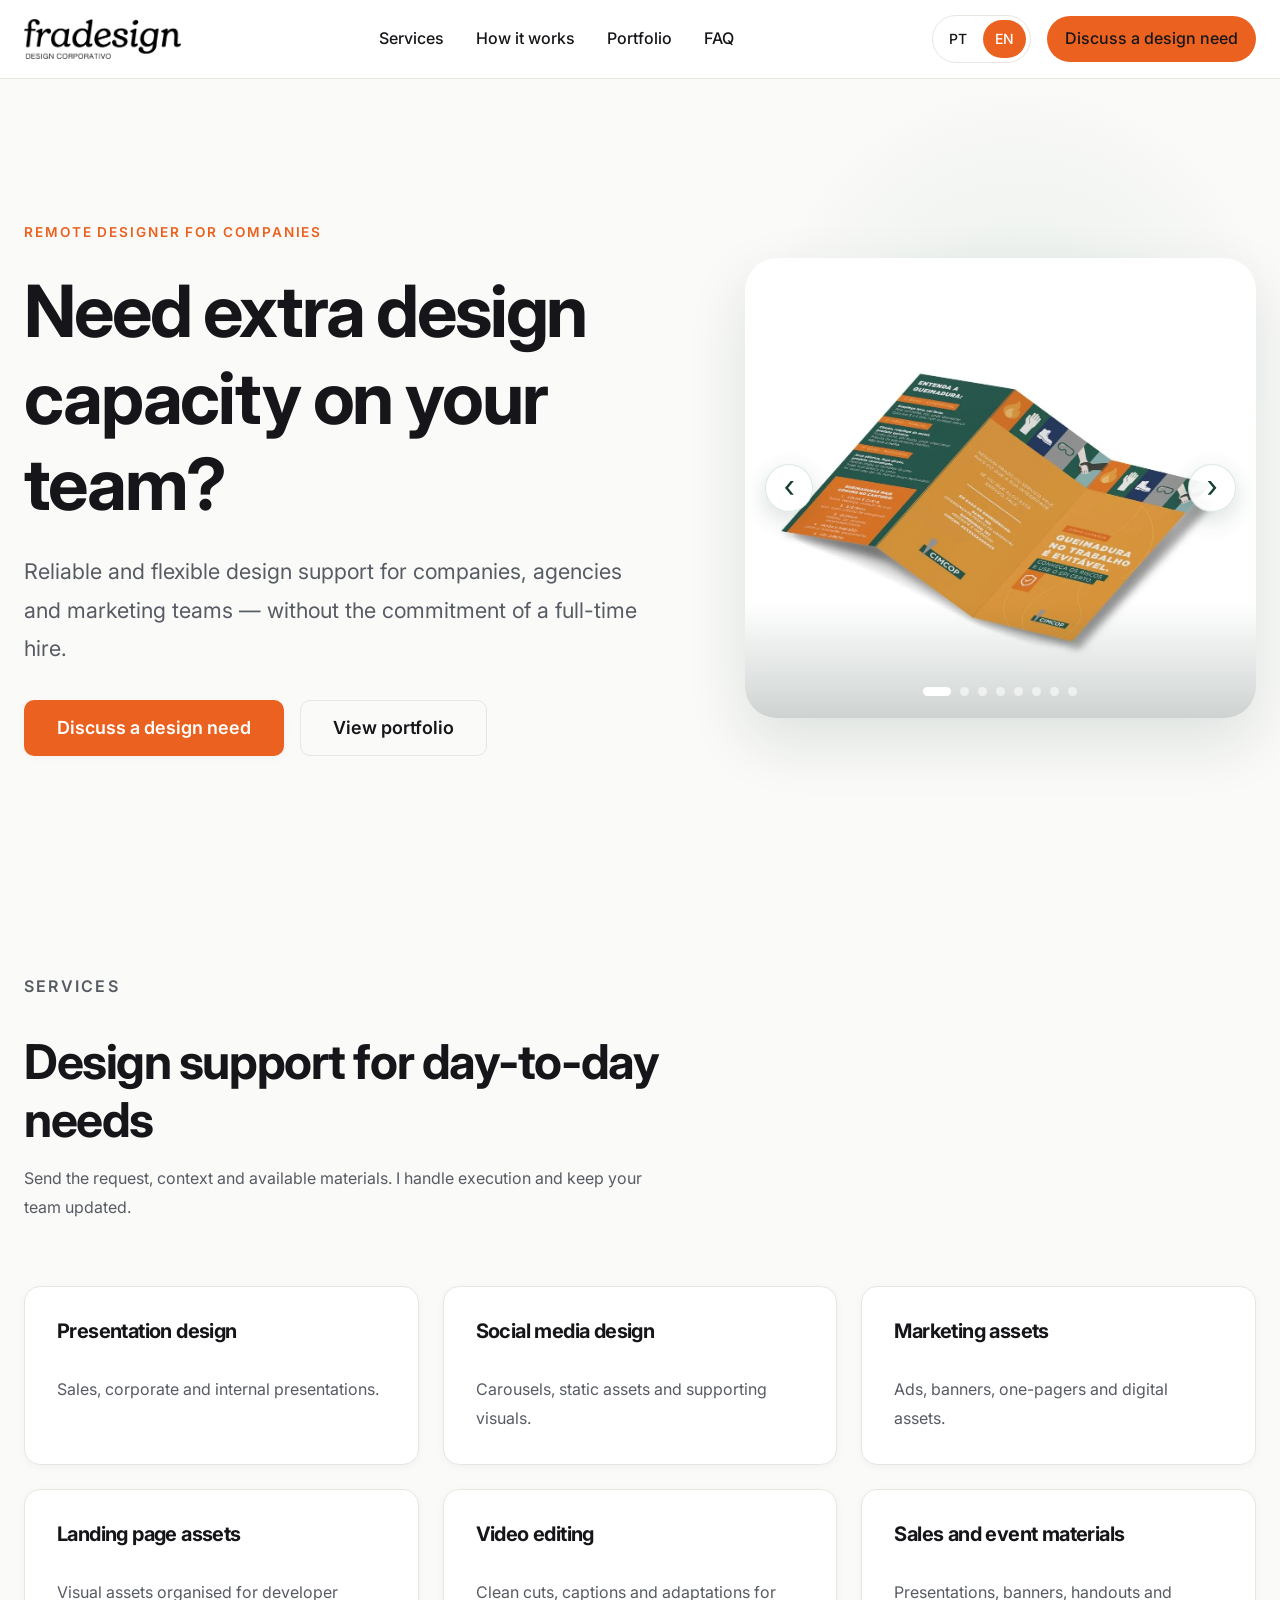
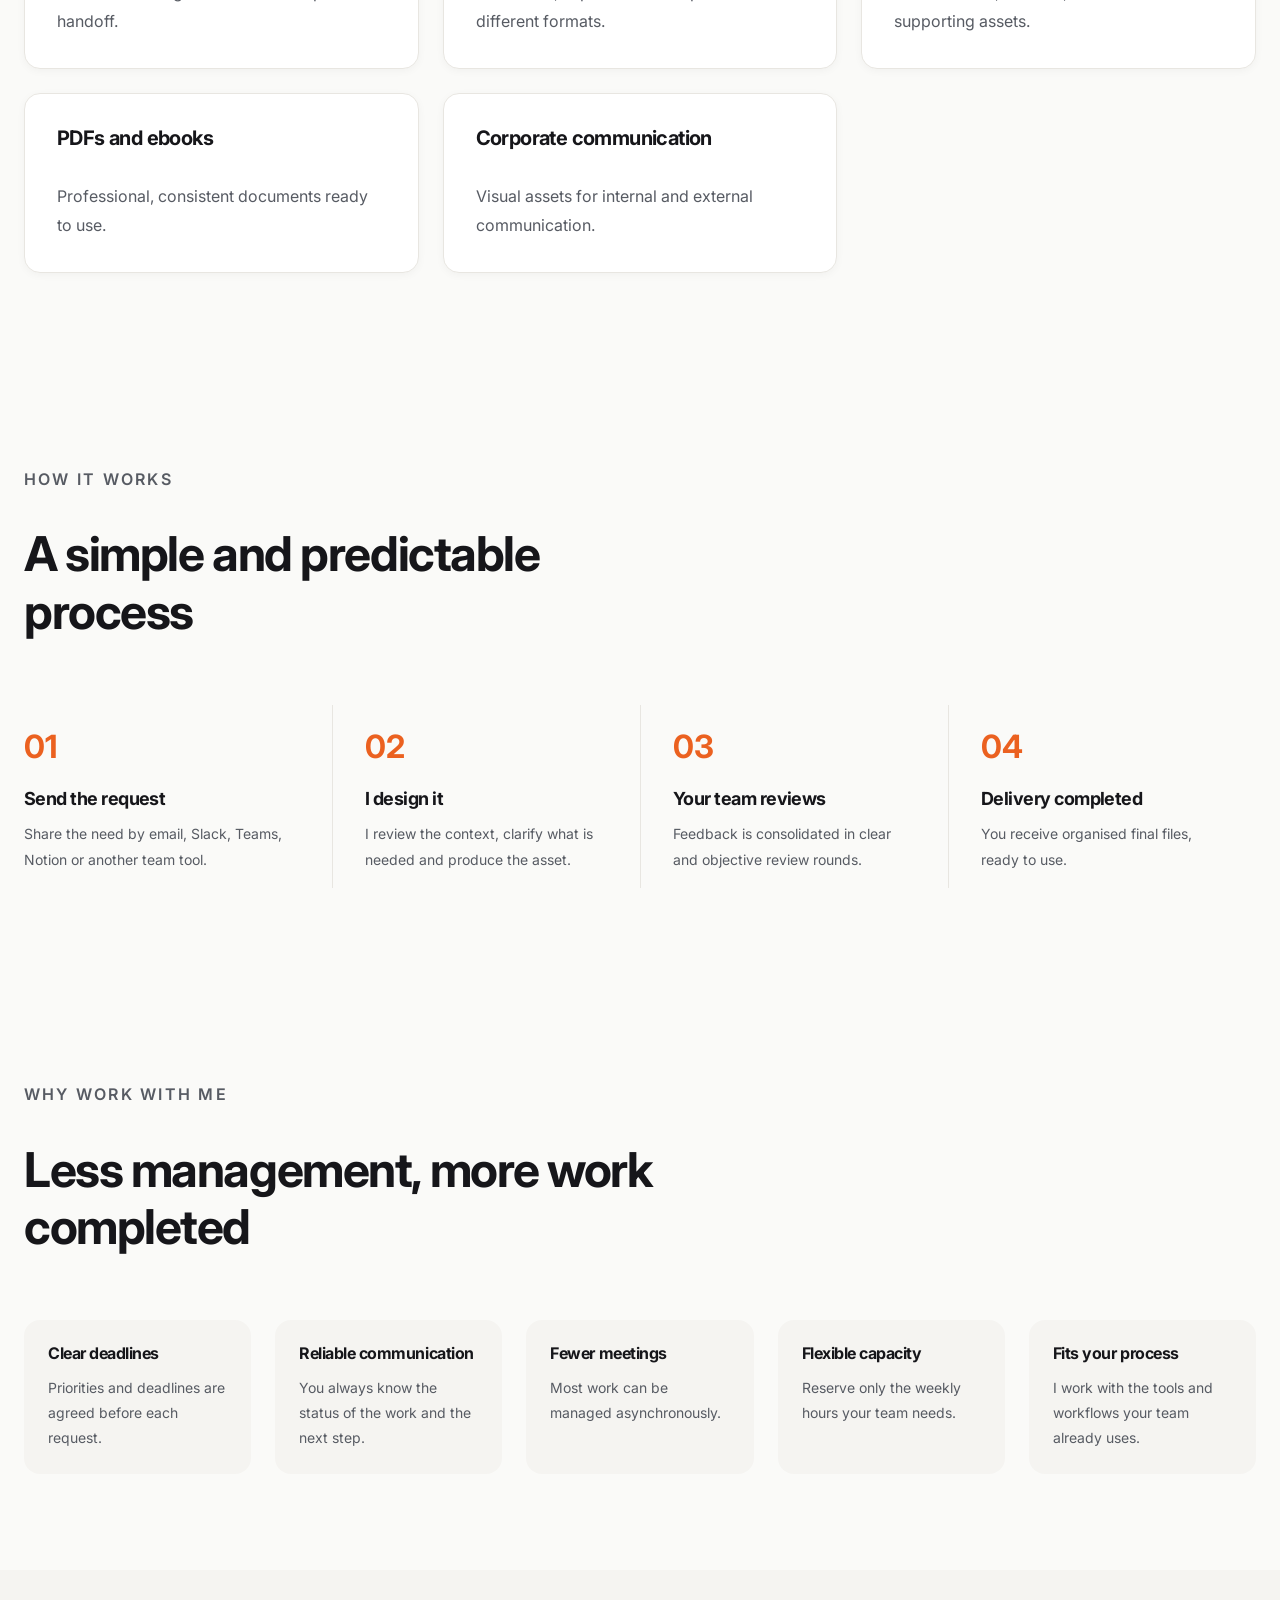
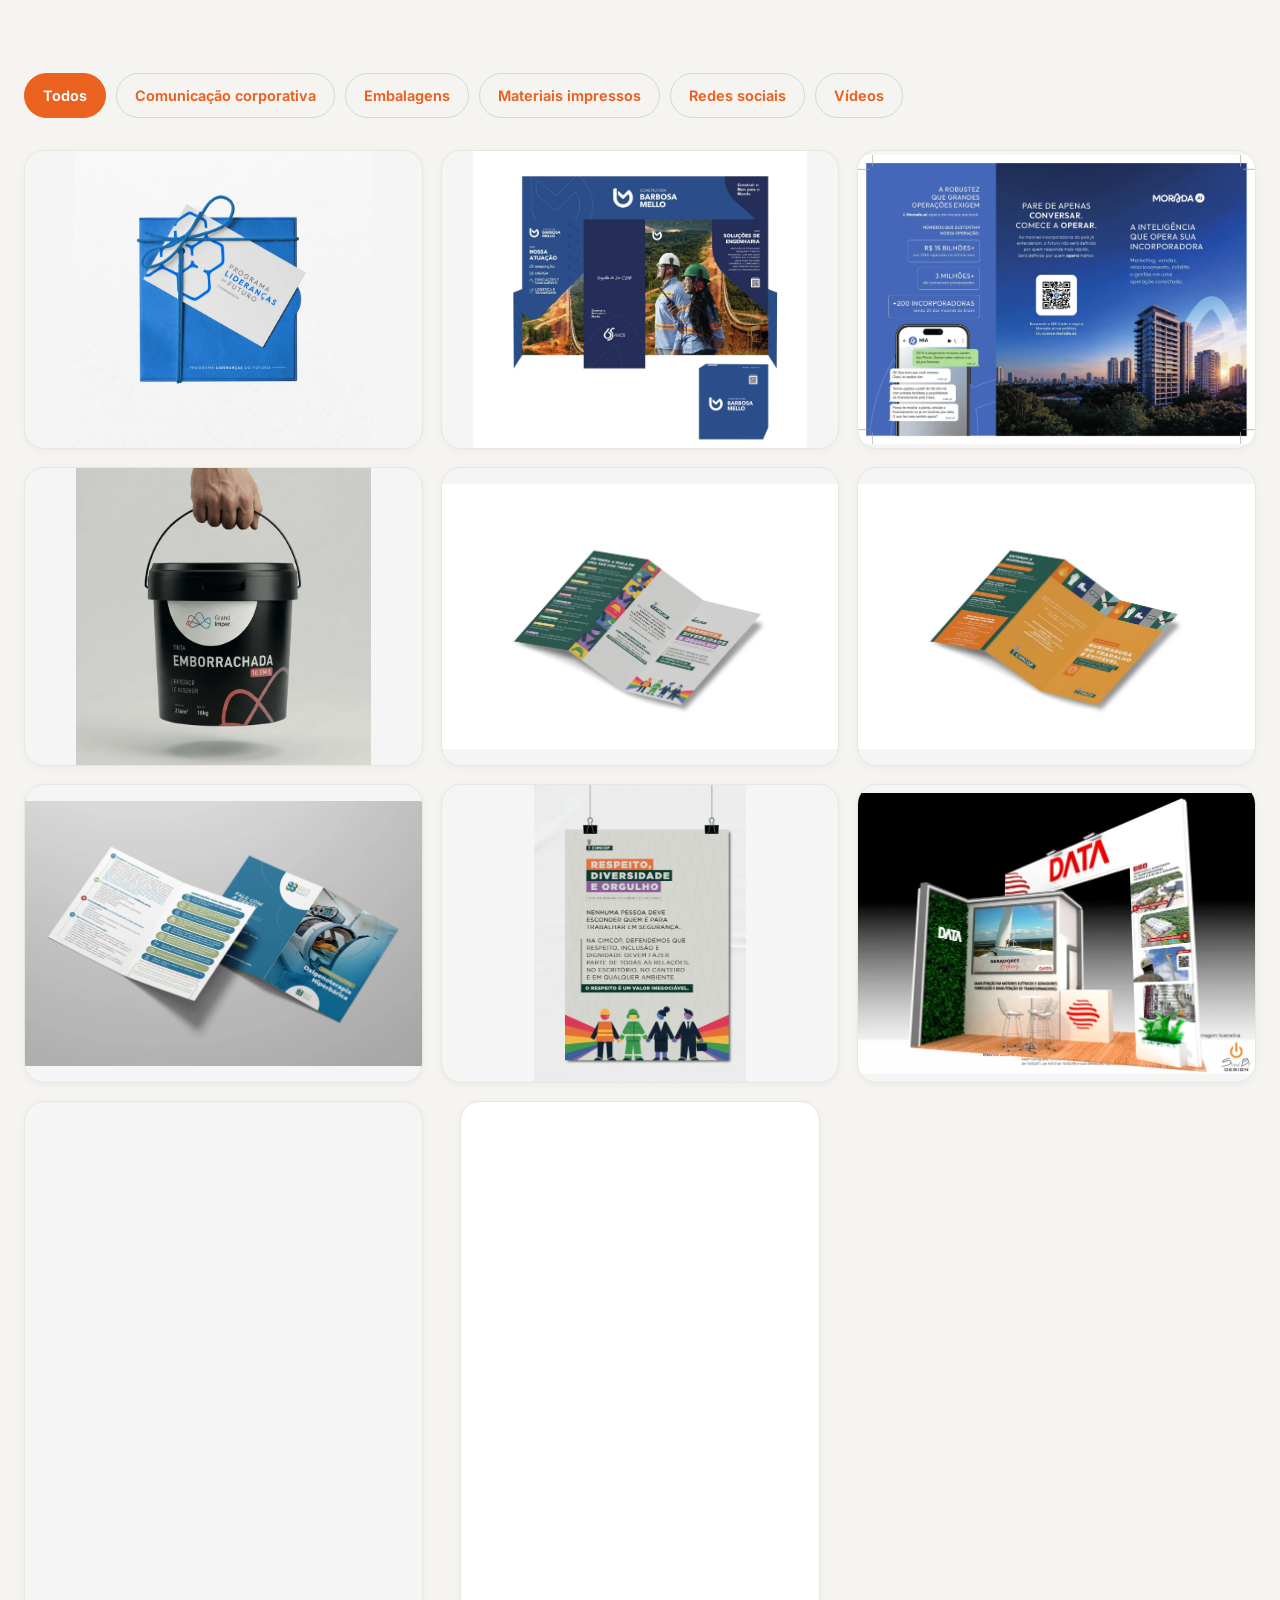
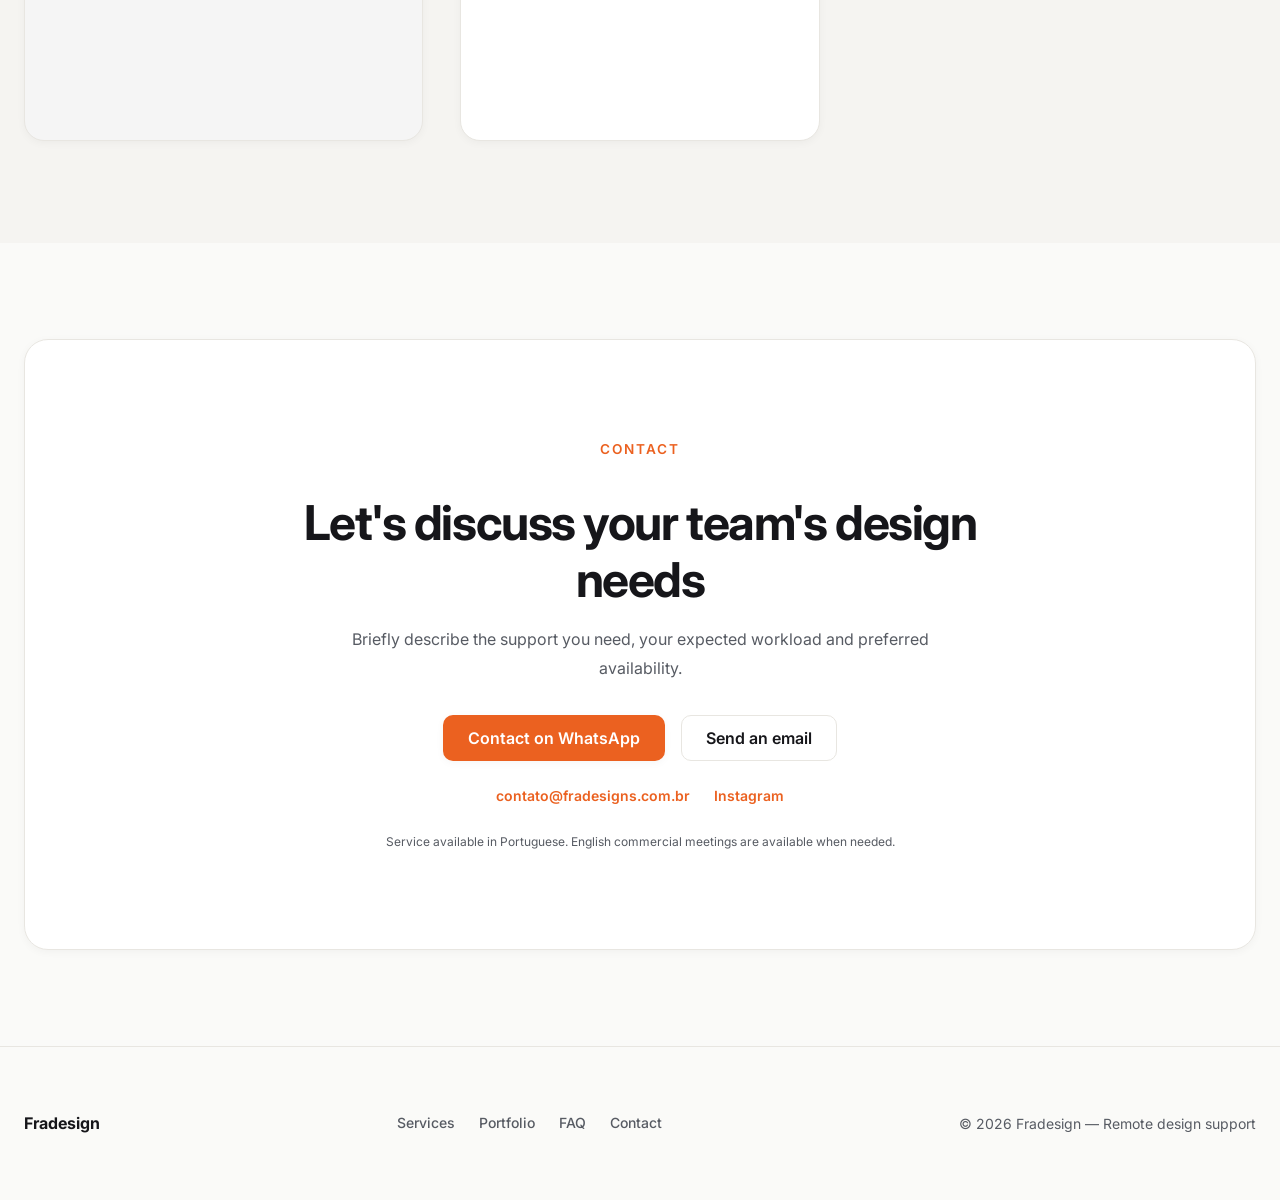
==== commit 3d36ecaa: "update for en.html" ====
--- a/en.html
+++ b/en.html
@@ -41,6 +41,7 @@
   <link href="assets/css/sections.css" rel="stylesheet"/>
   <link href="assets/css/animations.css" rel="stylesheet"/>
   <link href="assets/css/responsive.css" rel="stylesheet"/>
+  <link href="assets/css/work-section.css" rel="stylesheet"/>
  </head>
  <body>
   <header class="site-header">
@@ -139,75 +140,84 @@
         View portfolio
        </a>
       </div>
-      <div aria-label="Principais vantagens" class="trust-line">
-       <span>
-        Async-friendly
-       </span>
-       <span>
-        Fast replies
-       </span>
-       <span>
-        Portuguese and English
-       </span>
+     </div>
+     <div class="hero-visual reveal">
+  <div
+    class="hero-carousel"
+    data-hero-carousel
+    role="region"
+    aria-roledescription="carrossel"
+    aria-label="Projetos em destaque"
+  >
+    <div class="hero-carousel__viewport">
+      <div class="hero-carousel__track">
+        <figure class="hero-carousel__slide is-active" data-slide>
+          <img src="assets/hero/cimcop-queimaduras.webp"
+               alt="Folder de prevenção de queimaduras desenvolvido para a CIMCOP"
+               width="1600" height="1067" fetchpriority="high">
+        </figure>
+
+        <figure class="hero-carousel__slide" data-slide>
+          <img src="assets/hero/cimcop-diversidade.webp"
+               alt="Folder sobre respeito, diversidade e orgulho desenvolvido para a CIMCOP"
+               width="1600" height="1067" loading="lazy">
+        </figure>
+
+        <figure class="hero-carousel__slide" data-slide>
+          <img src="assets/hero/data-stand-evento.webp"
+               alt="Projeto de stand institucional desenvolvido para a DATA"
+               width="1600" height="1067" loading="lazy">
+        </figure>
+
+        <figure class="hero-carousel__slide" data-slide>
+          <img src="assets/hero/barbosa-mello-caderno.webp"
+               alt="Caderno institucional desenvolvido para a Construtora Barbosa Mello"
+               width="1600" height="1067" loading="lazy">
+        </figure>
+
+        <figure class="hero-carousel__slide" data-slide>
+          <img src="assets/hero/barbosa-mello-folder.webp"
+               alt="Folder institucional desenvolvido para a Construtora Barbosa Mello"
+               width="1600" height="1067" loading="lazy">
+        </figure>
+
+        <figure class="hero-carousel__slide" data-slide>
+          <img src="assets/hero/grand-imper-embalagem.webp"
+               alt="Design de embalagem para a tinta emborrachada Grand Imper"
+               width="1600" height="1600" loading="lazy">
+        </figure>
+
+        <figure class="hero-carousel__slide" data-slide>
+          <img src="assets/hero/liderancas-do-futuro-kit.webp"
+               alt="Kit visual do Programa Lideranças do Futuro"
+               width="1600" height="1600" loading="lazy">
+        </figure>
+
+        <figure class="hero-carousel__slide" data-slide>
+          <img src="assets/hero/oxigenoterapia-folder.webp"
+               alt="Folder informativo sobre oxigenoterapia hiperbárica"
+               width="1600" height="1067" loading="lazy">
+        </figure>
       </div>
-     </div>
-     <div aria-hidden="true" class="hero-visual reveal">
-      <div class="hero-image">
-       <svg role="img" viewbox="0 0 560 560">
-        <rect fill="#E6F1EC" height="560" rx="32" width="560">
-        </rect>
-        <circle cx="280" cy="280" fill="none" opacity=".18" r="190" stroke="#1F6F5C" stroke-width="2">
-        </circle>
-        <circle cx="280" cy="280" fill="none" opacity=".24" r="135" stroke="#1F6F5C" stroke-width="2">
-        </circle>
-        <rect fill="#FFFFFF" height="230" rx="28" stroke="#1F6F5C" stroke-width="2" width="230" x="165" y="165">
-        </rect>
-        <rect fill="#1F6F5C" height="14" rx="7" width="130" x="215" y="225">
-        </rect>
-        <rect fill="#1F6F5C" height="14" opacity=".55" rx="7" width="95" x="215" y="265">
-        </rect>
-        <rect fill="#1F6F5C" height="14" opacity=".55" rx="7" width="115" x="215" y="305">
-        </rect>
-        <circle cx="410" cy="160" fill="#FFFFFF" r="44" stroke="#1F6F5C" stroke-width="2">
-        </circle>
-        <path d="M392 160l12 12 24-27" fill="none" stroke="#1F6F5C" stroke-linecap="round" stroke-linejoin="round" stroke-width="5">
-        </path>
-       </svg>
+    </div>
+
+    <button class="hero-carousel__control hero-carousel__control--prev"
+            type="button" data-carousel-prev aria-label="Projeto anterior">
+      <span aria-hidden="true">‹</span>
+    </button>
+
+    <button class="hero-carousel__control hero-carousel__control--next"
+            type="button" data-carousel-next aria-label="Próximo projeto">
+      <span aria-hidden="true">›</span>
+    </button>
+
+    <div class="hero-carousel__dots" data-carousel-dots aria-label="Selecionar projeto"></div>
+
+    <p class="sr-only" aria-live="polite" data-carousel-status></p>
+  </div>
+</div>
       </div>
-     </div>
-    </div>
-   </section>
-
-   <section aria-label="Experiência" class="trust-section">
-    <div class="container">
-     <div class="trust-grid stagger">
-      <div class="card trust-card">
-       <strong>
-        10+
-       </strong>
-       <span>
-        Years of experience
-       </span>
-      </div>
-      <div class="card trust-card">
-       <strong>
-        500+
-       </strong>
-       <span>
-        Projects delivered
-       </span>
-      </div>
-      <div class="card trust-card">
-       <strong>
-        100%
-       </strong>
-       <span>
-        Custom work
-       </span>
-      </div>
-     </div>
-    </div>
-   </section>
+    </section>
    
    <section id="services">
     <div class="container">
@@ -406,171 +416,89 @@
      </div>
     </div>
    </section>
-   <section class="work-section" id="work">
-    <div class="container">
-     <div class="section-head reveal">
-      <p class="eyebrow">
-       Selected work
-      </p>
-      <h2>
-       Recent projects
-      </h2>
-     </div>
-     <p class="work-note reveal">
-      A selection of brand identity projects. For presentation, social media, video and marketing work, request examples aligned with your needs.
-     </p>
-     <div class="work-grid">
-      <figure class="work-item reveal" data-category="saúde">
-       <img alt="Identidade visual para consultório médico" decoding="async" loading="lazy" src="[data-uri]"/>
-       <figcaption>
-        Healthcare
-       </figcaption>
-      </figure>
-      <figure class="work-item reveal" data-category="cultura">
-       <img alt="Identidade visual para projeto cultural" decoding="async" loading="lazy" src="[data-uri]"/>
-       <figcaption>
-        Culture
-       </figcaption>
-      </figure>
-      <figure class="work-item reveal" data-category="cosmética">
-       <img alt="Identidade visual para marca de cosmética" decoding="async" loading="lazy" src="[data-uri]"/>
-       <figcaption>
-        Cosmetics
-       </figcaption>
-      </figure>
-      <figure class="work-item reveal" data-category="saúde">
-       <img alt="Identidade visual para clínica odontológica" decoding="async" loading="lazy" src="[data-uri]"/>
-       <figcaption>
-        Healthcare
-       </figcaption>
-      </figure>
-      <figure class="work-item reveal" data-category="consultoria">
-       <img alt="Identidade visual para consultoria" decoding="async" loading="lazy" src="[data-uri]"/>
-       <figcaption>
-        Consulting
-       </figcaption>
-      </figure>
-      <figure class="work-item reveal" data-category="imobiliário">
-       <img alt="Identidade visual para empreendimento imobiliário" decoding="async" loading="lazy" src="[data-uri]